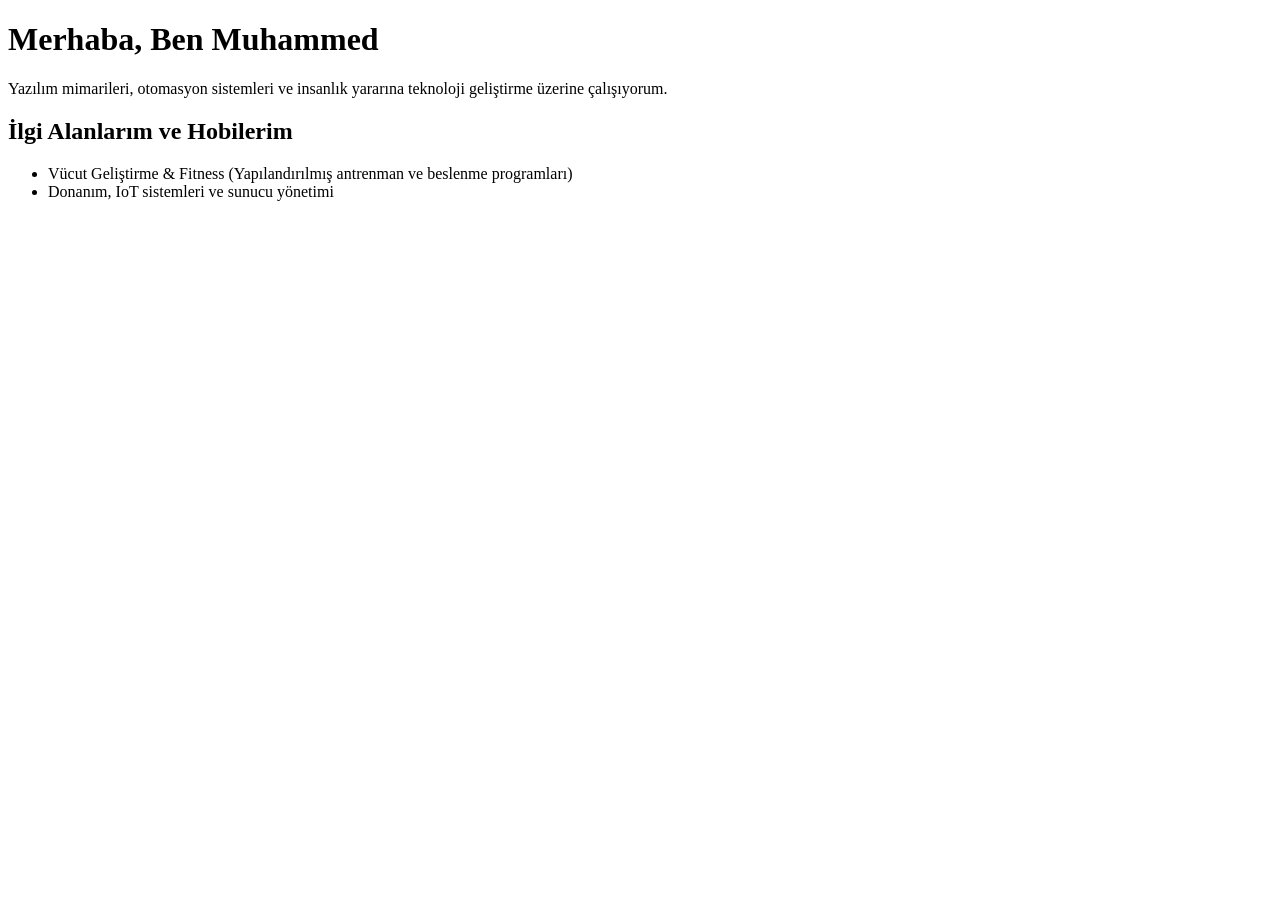
==== index.html @ 90a43ade "İlk commit: Hakkında ve CV sayfalarının semantik iskeleti oluşturuldu" ====
<!DOCTYPE html>
<html lang="tr">

<head>
    <meta charset="UTF-8">
    <meta name="viewport" content="width=device-width, initial-scale=1.0">
    <title>Hakkında - Kişisel Web Sitem</title>
</head>

<body>
    <h1>Merhaba, Ben Muhammed</h1>
    <p>Yazılım mimarileri, otomasyon sistemleri ve insanlık yararına teknoloji geliştirme üzerine çalışıyorum.</p>

    <h2>İlgi Alanlarım ve Hobilerim</h2>
    <ul>
        <li>Vücut Geliştirme & Fitness (Yapılandırılmış antrenman ve beslenme programları)</li>
        <li>Donanım, IoT sistemleri ve sunucu yönetimi</li>
    </ul>

</body>

</html>
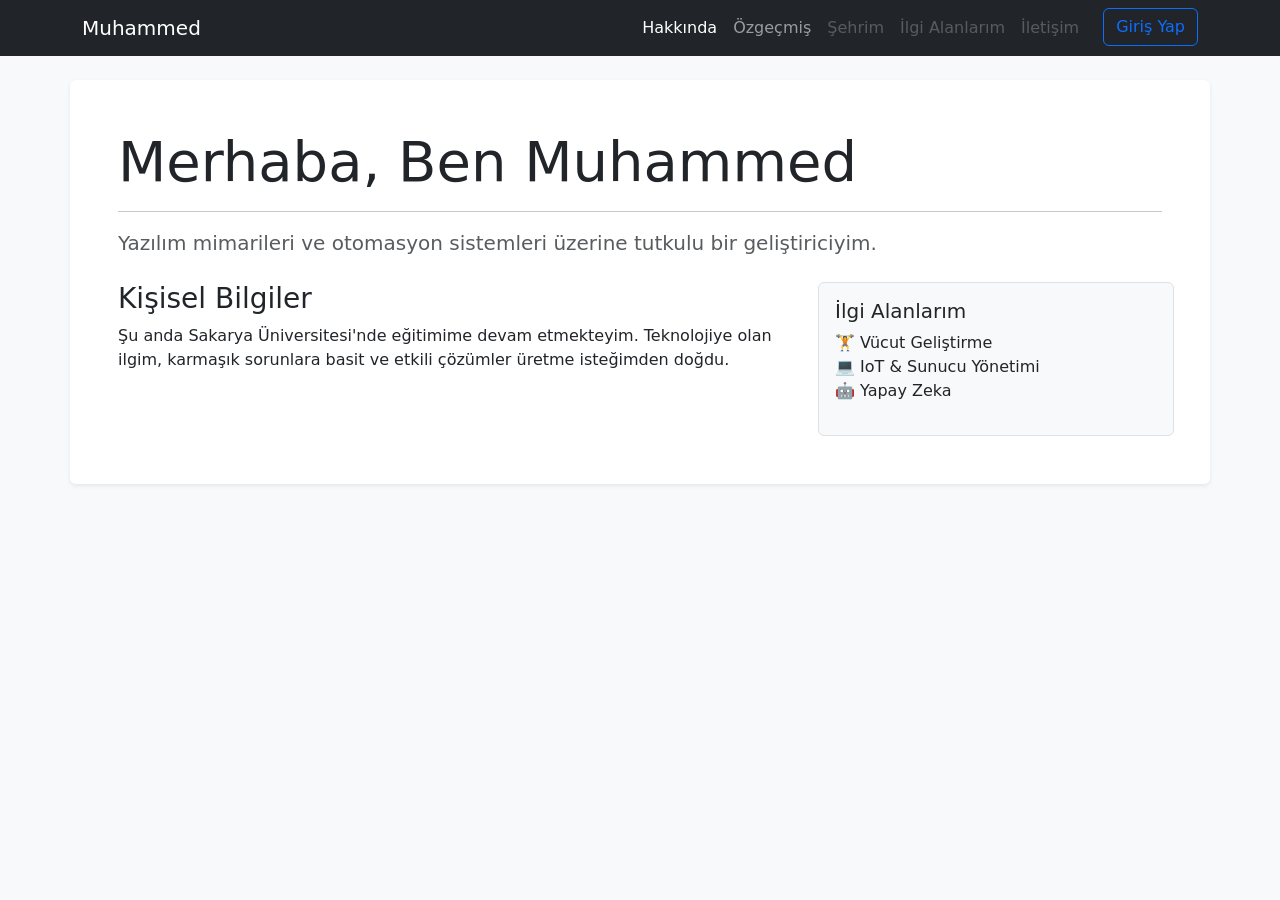
==== commit c6830b0b: "2. Gün: Bootstrap entegrasyonu ve responsive navbar yapısı kuruldu" ====
--- a/index.html
+++ b/index.html
@@ -4,19 +4,54 @@
 <head>
     <meta charset="UTF-8">
     <meta name="viewport" content="width=device-width, initial-scale=1.0">
-    <title>Hakkında - Kişisel Web Sitem</title>
+    <title>Hakkında - Web Teknolojileri Projesi</title>
+    <link href="https://cdn.jsdelivr.net/npm/bootstrap@5.3.0/dist/css/bootstrap.min.css" rel="stylesheet">
 </head>
 
-<body>
-    <h1>Merhaba, Ben Muhammed</h1>
-    <p>Yazılım mimarileri, otomasyon sistemleri ve insanlık yararına teknoloji geliştirme üzerine çalışıyorum.</p>
+<body class="bg-light">
 
-    <h2>İlgi Alanlarım ve Hobilerim</h2>
-    <ul>
-        <li>Vücut Geliştirme & Fitness (Yapılandırılmış antrenman ve beslenme programları)</li>
-        <li>Donanım, IoT sistemleri ve sunucu yönetimi</li>
-    </ul>
+    <nav class="navbar navbar-expand-lg navbar-dark bg-dark mb-4">
+        <div class="container">
+            <a class="navbar-brand" href="index.html">Muhammed</a>
+            <button class="navbar-toggler" type="button" data-bs-toggle="collapse" data-bs-target="#navbarNav">
+                <span class="navbar-toggler-icon"></span>
+            </button>
+            <div class="collapse navbar-collapse" id="navbarNav">
+                <ul class="navbar-nav ms-auto">
+                    <li class="nav-item"><a class="nav-link active" href="index.html">Hakkında</a></li>
+                    <li class="nav-item"><a class="nav-link" href="cv.html">Özgeçmiş</a></li>
+                    <li class="nav-item"><a class="nav-link disabled" href="#">Şehrim</a></li>
+                    <li class="nav-item"><a class="nav-link disabled" href="#">İlgi Alanlarım</a></li>
+                    <li class="nav-item"><a class="nav-link disabled" href="#">İletişim</a></li>
+                    <li class="nav-item"><a class="btn btn-outline-primary ms-lg-3" href="#">Giriş Yap</a></li>
+                </ul>
+            </div>
+        </div>
+    </nav>
 
+    <div class="container bg-white p-5 shadow-sm rounded">
+        <h1 class="display-4">Merhaba, Ben Muhammed</h1>
+        <hr>
+        <p class="lead text-muted">Yazılım mimarileri ve otomasyon sistemleri üzerine tutkulu bir geliştiriciyim.</p>
+
+        <div class="row mt-4">
+            <div class="col-md-8">
+                <h3>Kişisel Bilgiler</h3>
+                <p>Şu anda Sakarya Üniversitesi'nde eğitimime devam etmekteyim. Teknolojiye olan ilgim, karmaşık
+                    sorunlara basit ve etkili çözümler üretme isteğimden doğdu.</p>
+            </div>
+            <div class="col-md-4 bg-light p-3 border rounded">
+                <h5>İlgi Alanlarım</h5>
+                <ul class="list-unstyled">
+                    <li>🏋️ Vücut Geliştirme</li>
+                    <li>💻 IoT & Sunucu Yönetimi</li>
+                    <li>🤖 Yapay Zeka</li>
+                </ul>
+            </div>
+        </div>
+    </div>
+
+    <script src="https://cdn.jsdelivr.net/npm/bootstrap@5.3.0/dist/js/bootstrap.bundle.min.js"></script>
 </body>
 
 </html>
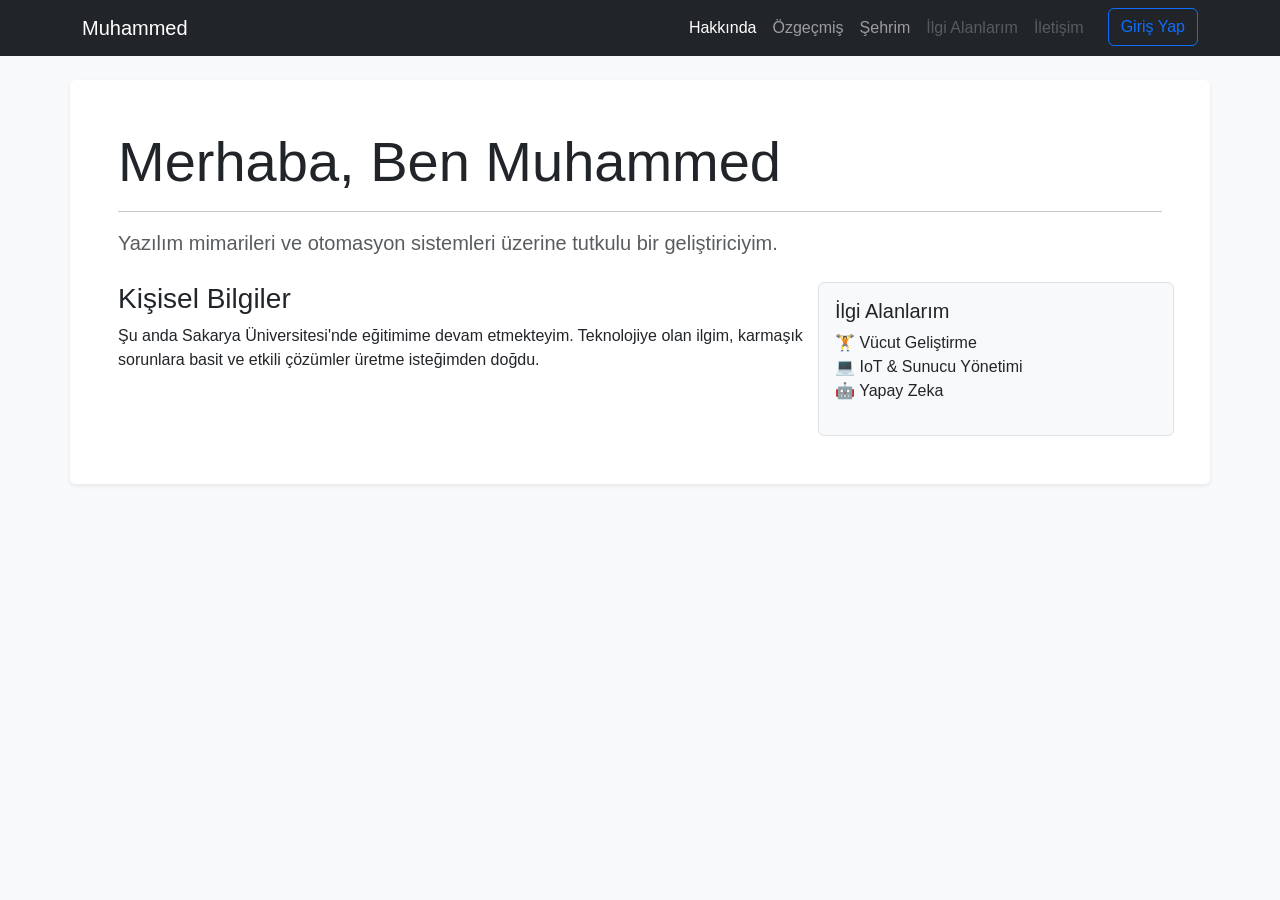
==== commit 49d5250e: "Özgeçmiş projeleri yazılım ve otomasyon odaklı 5 yeni proje ile güncellendi" ====
--- a/index.html
+++ b/index.html
@@ -5,11 +5,15 @@
     <meta charset="UTF-8">
     <meta name="viewport" content="width=device-width, initial-scale=1.0">
     <title>Hakkında - Web Teknolojileri Projesi</title>
+    <!-- Bootstrap CSS CDN -->
     <link href="https://cdn.jsdelivr.net/npm/bootstrap@5.3.0/dist/css/bootstrap.min.css" rel="stylesheet">
+    <!-- Kendi Harici CSS Dosyamız -->
+    <link rel="stylesheet" href="style.css">
 </head>
 
 <body class="bg-light">
 
+    <!-- Navigasyon Menüsü -->
     <nav class="navbar navbar-expand-lg navbar-dark bg-dark mb-4">
         <div class="container">
             <a class="navbar-brand" href="index.html">Muhammed</a>
@@ -20,7 +24,7 @@
                 <ul class="navbar-nav ms-auto">
                     <li class="nav-item"><a class="nav-link active" href="index.html">Hakkında</a></li>
                     <li class="nav-item"><a class="nav-link" href="cv.html">Özgeçmiş</a></li>
-                    <li class="nav-item"><a class="nav-link disabled" href="#">Şehrim</a></li>
+                    <li class="nav-item"><a class="nav-link" href="sehir.html">Şehrim</a></li>
                     <li class="nav-item"><a class="nav-link disabled" href="#">İlgi Alanlarım</a></li>
                     <li class="nav-item"><a class="nav-link disabled" href="#">İletişim</a></li>
                     <li class="nav-item"><a class="btn btn-outline-primary ms-lg-3" href="#">Giriş Yap</a></li>
@@ -51,6 +55,7 @@
         </div>
     </div>
 
+    <!-- Bootstrap JS CDN -->
     <script src="https://cdn.jsdelivr.net/npm/bootstrap@5.3.0/dist/js/bootstrap.bundle.min.js"></script>
 </body>
 
--- a/style.css
+++ b/style.css
@@ -0,0 +1,31 @@
+/* Tüm sayfalar için geçerli olacak genel stil kodları.
+  PDF Kuralı: Tüm stiller harici bir dosyada (.css) tutulmalıdır.
+*/
+
+body {
+    font-family: 'Segoe UI', Tahoma, Geneva, Verdana, sans-serif;
+}
+
+/* Slider (Carousel) içindeki resimlerin aynı boyutta ve düzgün görünmesi için */
+.carousel-item img {
+    height: 500px;
+    object-fit: cover;
+    border-radius: 8px;
+}
+
+/* Mirasımız kartı için özel bir hover (üzerine gelme) efekti */
+.miras-card {
+    transition: transform 0.3s ease;
+    border-left: 5px solid #0d6efd;
+    /* Bootstrap primary rengi */
+}
+
+.miras-card:hover {
+    transform: translateY(-5px);
+    box-shadow: 0 10px 20px rgba(0, 0, 0, 0.1) !important;
+}
+
+/* Navbar linklerine hafif bir geçiş efekti */
+.navbar-nav .nav-link {
+    transition: color 0.3s;
+}
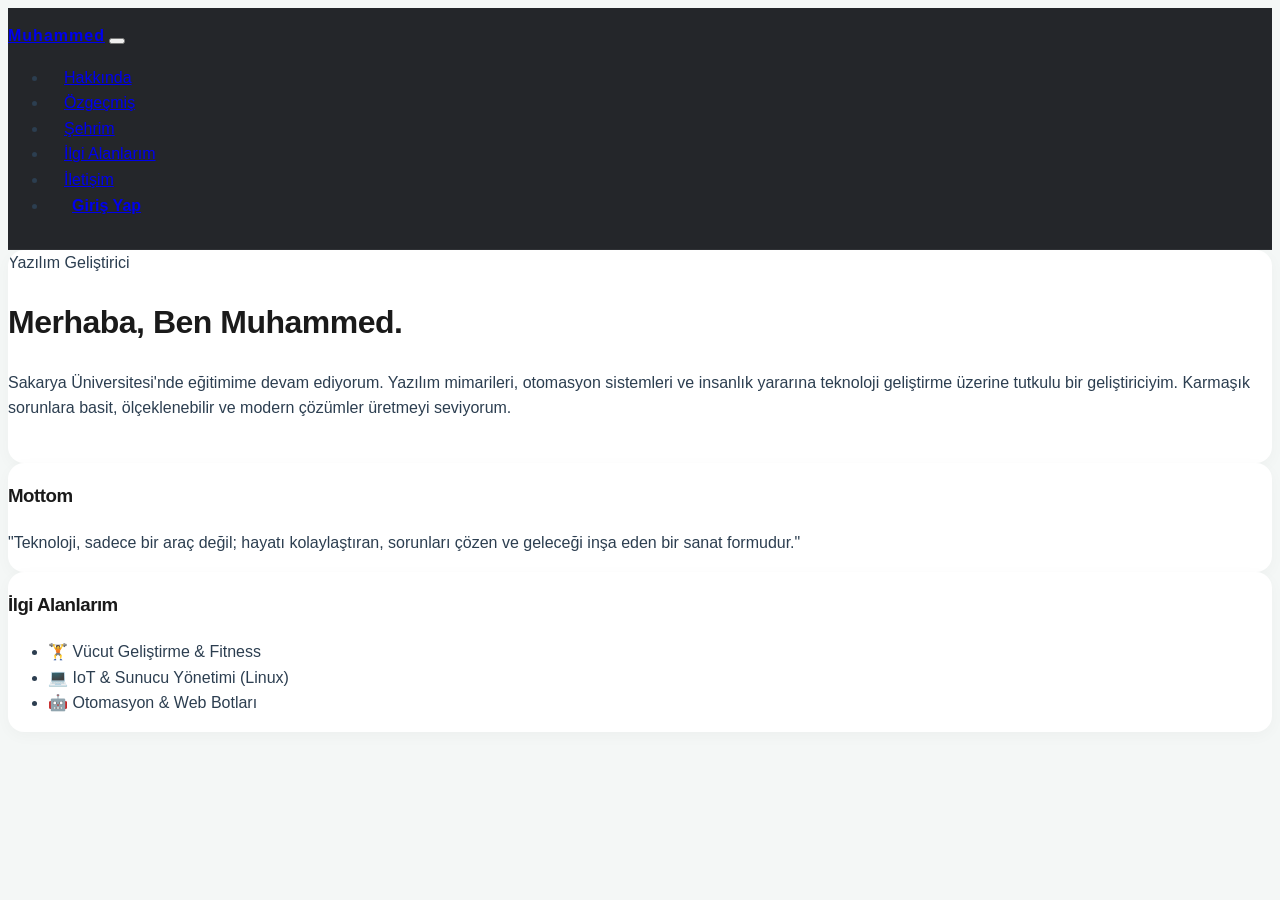
==== commit cdfd3cf9: "4. Gün: Tüm sayfalara Modern UI tasarımı giydirildi, tipografi ve CSS yapılandırmaları iyileştirildi" ====
--- a/index.html
+++ b/index.html
@@ -5,58 +5,82 @@
     <meta charset="UTF-8">
     <meta name="viewport" content="width=device-width, initial-scale=1.0">
     <title>Hakkında - Web Teknolojileri Projesi</title>
-    <!-- Bootstrap CSS CDN -->
-    <link href="https://cdn.jsdelivr.net/npm/bootstrap@5.3.0/dist/css/bootstrap.min.css" rel="stylesheet">
-    <!-- Kendi Harici CSS Dosyamız -->
+    <!-- Bootstrap CSS -->
+    <link
+        href="[https://cdn.jsdelivr.net/npm/bootstrap@5.3.0/dist/css/bootstrap.min.css](https://cdn.jsdelivr.net/npm/bootstrap@5.3.0/dist/css/bootstrap.min.css)"
+        rel="stylesheet">
+    <!-- Harici CSS -->
     <link rel="stylesheet" href="style.css">
 </head>
 
-<body class="bg-light">
+<body>
 
     <!-- Navigasyon Menüsü -->
-    <nav class="navbar navbar-expand-lg navbar-dark bg-dark mb-4">
+    <nav class="navbar navbar-expand-lg navbar-dark custom-navbar sticky-top mb-5">
         <div class="container">
             <a class="navbar-brand" href="index.html">Muhammed</a>
-            <button class="navbar-toggler" type="button" data-bs-toggle="collapse" data-bs-target="#navbarNav">
+            <button class="navbar-toggler border-0" type="button" data-bs-toggle="collapse" data-bs-target="#navbarNav">
                 <span class="navbar-toggler-icon"></span>
             </button>
             <div class="collapse navbar-collapse" id="navbarNav">
-                <ul class="navbar-nav ms-auto">
+                <ul class="navbar-nav ms-auto align-items-center">
                     <li class="nav-item"><a class="nav-link active" href="index.html">Hakkında</a></li>
                     <li class="nav-item"><a class="nav-link" href="cv.html">Özgeçmiş</a></li>
                     <li class="nav-item"><a class="nav-link" href="sehir.html">Şehrim</a></li>
-                    <li class="nav-item"><a class="nav-link disabled" href="#">İlgi Alanlarım</a></li>
+                    <li class="nav-item"><a class="nav-link" href="ilgi-alanlarim.html">İlgi Alanlarım</a></li>
                     <li class="nav-item"><a class="nav-link disabled" href="#">İletişim</a></li>
-                    <li class="nav-item"><a class="btn btn-outline-primary ms-lg-3" href="#">Giriş Yap</a></li>
+                    <li class="nav-item ms-lg-3"><a class="btn btn-outline-light btn-modern btn-sm" href="#">Giriş
+                            Yap</a></li>
                 </ul>
             </div>
         </div>
     </nav>
 
-    <div class="container bg-white p-5 shadow-sm rounded">
-        <h1 class="display-4">Merhaba, Ben Muhammed</h1>
-        <hr>
-        <p class="lead text-muted">Yazılım mimarileri ve otomasyon sistemleri üzerine tutkulu bir geliştiriciyim.</p>
+    <div class="container fade-in">
+        <div class="modern-card p-5 mb-5">
+            <div class="row align-items-center">
+                <div class="col-lg-8">
+                    <span class="badge bg-primary mb-2 px-3 py-2 rounded-pill">Yazılım Geliştirici</span>
+                    <h1 class="display-4 fw-bold text-dark mb-3">Merhaba, Ben Muhammed.</h1>
+                    <p class="lead text-muted mb-4">
+                        Sakarya Üniversitesi'nde eğitimime devam ediyorum. Yazılım mimarileri, otomasyon sistemleri ve
+                        insanlık yararına teknoloji geliştirme üzerine tutkulu bir geliştiriciyim. Karmaşık sorunlara
+                        basit, ölçeklenebilir ve modern çözümler üretmeyi seviyorum.
+                    </p>
+                </div>
+                <div class="col-lg-4 text-center mt-4 mt-lg-0">
+                    <img src="[https://ui-avatars.com/api/?name=Muhammed&background=0d6efd&color=fff&size=200](https://ui-avatars.com/api/?name=Muhammed&background=0d6efd&color=fff&size=200)"
+                        alt="" class="rounded-circle shadow-lg img-fluid border border-4 border-white">
+                </div>
+            </div>
+        </div>
 
-        <div class="row mt-4">
-            <div class="col-md-8">
-                <h3>Kişisel Bilgiler</h3>
-                <p>Şu anda Sakarya Üniversitesi'nde eğitimime devam etmekteyim. Teknolojiye olan ilgim, karmaşık
-                    sorunlara basit ve etkili çözümler üretme isteğimden doğdu.</p>
+        <div class="row">
+            <div class="col-md-6 mb-4">
+                <div class="modern-card p-4 h-100">
+                    <h3 class="h4 border-bottom pb-3 mb-4">Mottom</h3>
+                    <p class="text-secondary fs-5 fst-italic">
+                        "Teknoloji, sadece bir araç değil; hayatı kolaylaştıran, sorunları çözen ve geleceği inşa eden
+                        bir sanat formudur."
+                    </p>
+                </div>
             </div>
-            <div class="col-md-4 bg-light p-3 border rounded">
-                <h5>İlgi Alanlarım</h5>
-                <ul class="list-unstyled">
-                    <li>🏋️ Vücut Geliştirme</li>
-                    <li>💻 IoT & Sunucu Yönetimi</li>
-                    <li>🤖 Yapay Zeka</li>
-                </ul>
+            <div class="col-md-6 mb-4">
+                <div class="modern-card p-4 h-100 bg-primary text-white">
+                    <h3 class="h4 border-bottom border-light pb-3 mb-4 text-white">İlgi Alanlarım</h3>
+                    <ul class="list-unstyled fs-5">
+                        <li class="mb-2">🏋️ Vücut Geliştirme & Fitness</li>
+                        <li class="mb-2">💻 IoT & Sunucu Yönetimi (Linux)</li>
+                        <li class="mb-2">🤖 Otomasyon & Web Botları</li>
+                    </ul>
+                </div>
             </div>
         </div>
     </div>
 
-    <!-- Bootstrap JS CDN -->
-    <script src="https://cdn.jsdelivr.net/npm/bootstrap@5.3.0/dist/js/bootstrap.bundle.min.js"></script>
+    <!-- Bootstrap JS -->
+    <script
+        src="[https://cdn.jsdelivr.net/npm/bootstrap@5.3.0/dist/js/bootstrap.bundle.min.js](https://cdn.jsdelivr.net/npm/bootstrap@5.3.0/dist/js/bootstrap.bundle.min.js)"></script>
 </body>
 
 </html>
--- a/style.css
+++ b/style.css
@@ -1,31 +1,125 @@
-/* Tüm sayfalar için geçerli olacak genel stil kodları.
-  PDF Kuralı: Tüm stiller harici bir dosyada (.css) tutulmalıdır.
+/* Modern UI Tasarım Sistemi 
+  Tüm sayfalar için geçerli harici stil dosyası 
 */
 
+/* Google Fonts - Inter */
+@import url('[https://fonts.googleapis.com/css2?family=Inter:wght@300;400;500;600;700&display=swap](https://fonts.googleapis.com/css2?family=Inter:wght@300;400;500;600;700&display=swap)');
+
 body {
-    font-family: 'Segoe UI', Tahoma, Geneva, Verdana, sans-serif;
+    font-family: 'Inter', sans-serif;
+    background-color: #f4f7f6;
+    /* Çok hafif, modern bir gri/mavi arkaplan */
+    color: #2c3e50;
+    line-height: 1.6;
 }
 
-/* Slider (Carousel) içindeki resimlerin aynı boyutta ve düzgün görünmesi için */
-.carousel-item img {
-    height: 500px;
-    object-fit: cover;
+/* Başlıkların daha tok durması için */
+h1,
+h2,
+h3,
+h4,
+h5,
+h6 {
+    font-weight: 700;
+    color: #1a1a1a;
+    letter-spacing: -0.5px;
+}
+
+/* --- Navbar (Buzlu Cam Efekti) --- */
+.custom-navbar {
+    background: rgba(25, 27, 31, 0.95) !important;
+    backdrop-filter: blur(10px);
+    border-bottom: 1px solid rgba(255, 255, 255, 0.05);
+    padding: 15px 0;
+}
+
+.custom-navbar .navbar-brand {
+    font-weight: 700;
+    letter-spacing: 1px;
+}
+
+.custom-navbar .nav-link {
+    font-weight: 500;
+    transition: all 0.3s ease;
+    padding: 8px 16px !important;
     border-radius: 8px;
 }
 
-/* Mirasımız kartı için özel bir hover (üzerine gelme) efekti */
-.miras-card {
-    transition: transform 0.3s ease;
-    border-left: 5px solid #0d6efd;
-    /* Bootstrap primary rengi */
+.custom-navbar .nav-link:hover {
+    background-color: rgba(255, 255, 255, 0.1);
+    color: #fff !important;
 }
 
-.miras-card:hover {
-    transform: translateY(-5px);
-    box-shadow: 0 10px 20px rgba(0, 0, 0, 0.1) !important;
+/* --- Modern Kart Tasarımı --- */
+.modern-card {
+    background: #ffffff;
+    border: none;
+    border-radius: 16px;
+    /* Daha oval köşeler */
+    transition: all 0.4s cubic-bezier(0.175, 0.885, 0.32, 1.275);
+    box-shadow: 0 4px 15px rgba(0, 0, 0, 0.03);
+    overflow: hidden;
 }
 
-/* Navbar linklerine hafif bir geçiş efekti */
-.navbar-nav .nav-link {
-    transition: color 0.3s;
+.modern-card:hover {
+    transform: translateY(-8px);
+    box-shadow: 0 15px 30px rgba(0, 0, 0, 0.08);
+}
+
+.card-header-custom {
+    background: linear-gradient(135deg, #f8f9fa 0%, #e9ecef 100%);
+    border-bottom: none;
+    padding: 20px;
+}
+
+/* --- Slider (Carousel) İyileştirmeleri --- */
+#sehirSlider {
+    border-radius: 16px;
+    overflow: hidden;
+    box-shadow: 0 10px 30px rgba(0, 0, 0, 0.1);
+}
+
+.carousel-item img {
+    height: 550px;
+    object-fit: cover;
+}
+
+.carousel-caption {
+    background: linear-gradient(to top, rgba(0, 0, 0, 0.9), transparent);
+    bottom: 0;
+    left: 0;
+    right: 0;
+    padding-bottom: 30px;
+    border-radius: 0;
+}
+
+/* --- Buton İyileştirmeleri --- */
+.btn-modern {
+    border-radius: 8px;
+    font-weight: 600;
+    padding: 10px 24px;
+    transition: all 0.3s ease;
+}
+
+/* --- Sayfa Yüklenme Animasyonu --- */
+.fade-in {
+    animation: fadeIn 0.8s ease-in-out;
+}
+
+@keyframes fadeIn {
+    from {
+        opacity: 0;
+        transform: translateY(15px);
+    }
+
+    to {
+        opacity: 1;
+        transform: translateY(0);
+    }
+}
+
+/* API Sayfası Yükleniyor İkonu */
+.spinner-border {
+    width: 3rem;
+    height: 3rem;
 }
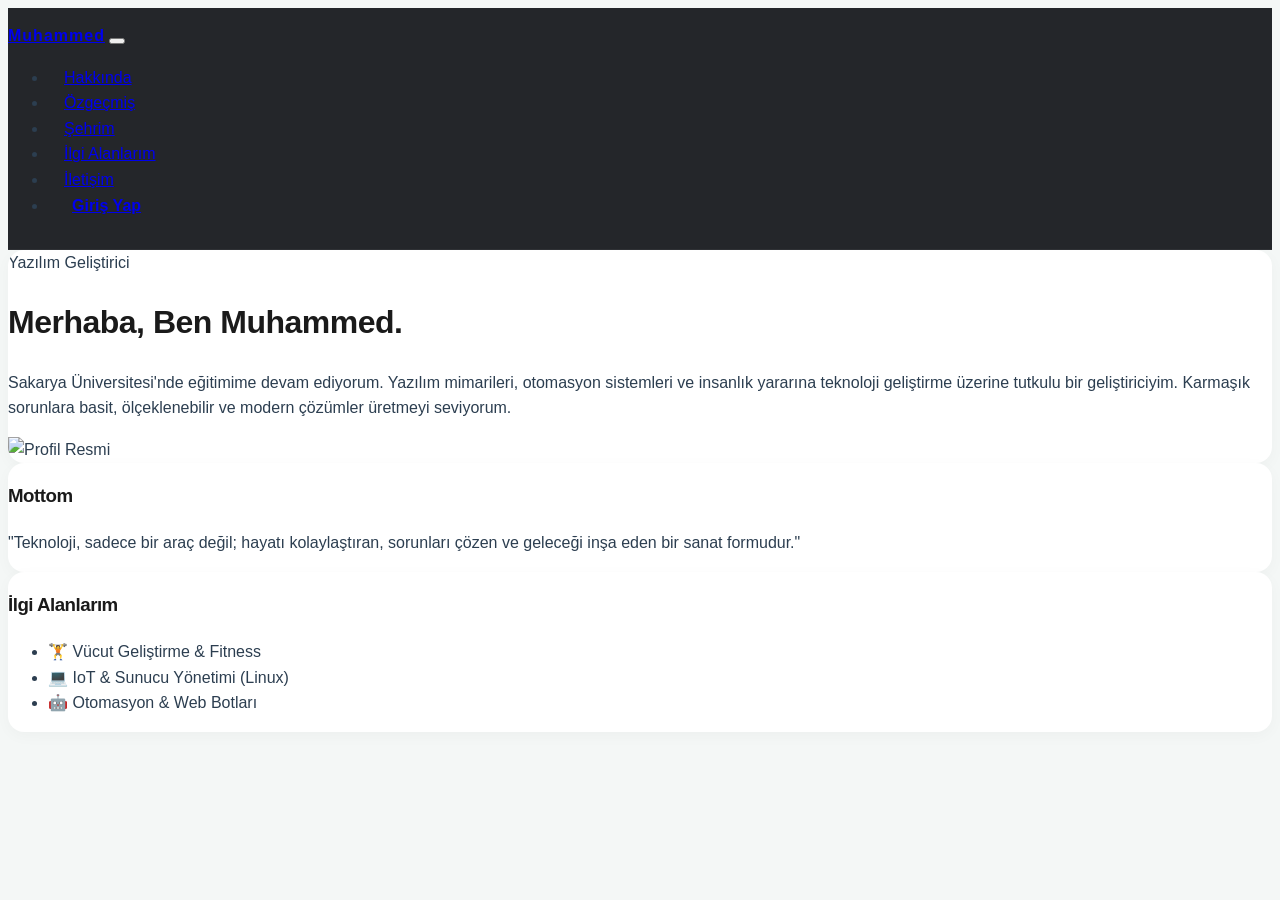
==== commit b5be73f7: "5. Gün: İletişim sayfası oluşturuldu, tüm form elemanları ve Vue.js + Native JS validasyonları (çift" ====
--- a/index.html
+++ b/index.html
@@ -28,7 +28,7 @@
                     <li class="nav-item"><a class="nav-link" href="cv.html">Özgeçmiş</a></li>
                     <li class="nav-item"><a class="nav-link" href="sehir.html">Şehrim</a></li>
                     <li class="nav-item"><a class="nav-link" href="ilgi-alanlarim.html">İlgi Alanlarım</a></li>
-                    <li class="nav-item"><a class="nav-link disabled" href="#">İletişim</a></li>
+                    <li class="nav-item"><a class="nav-link" href="iletisim.html">İletişim</a></li>
                     <li class="nav-item ms-lg-3"><a class="btn btn-outline-light btn-modern btn-sm" href="#">Giriş
                             Yap</a></li>
                 </ul>
@@ -50,7 +50,7 @@
                 </div>
                 <div class="col-lg-4 text-center mt-4 mt-lg-0">
                     <img src="[https://ui-avatars.com/api/?name=Muhammed&background=0d6efd&color=fff&size=200](https://ui-avatars.com/api/?name=Muhammed&background=0d6efd&color=fff&size=200)"
-                        alt="" class="rounded-circle shadow-lg img-fluid border border-4 border-white">
+                        alt="Profil Resmi" class="rounded-circle shadow-lg img-fluid border border-4 border-white">
                 </div>
             </div>
         </div>
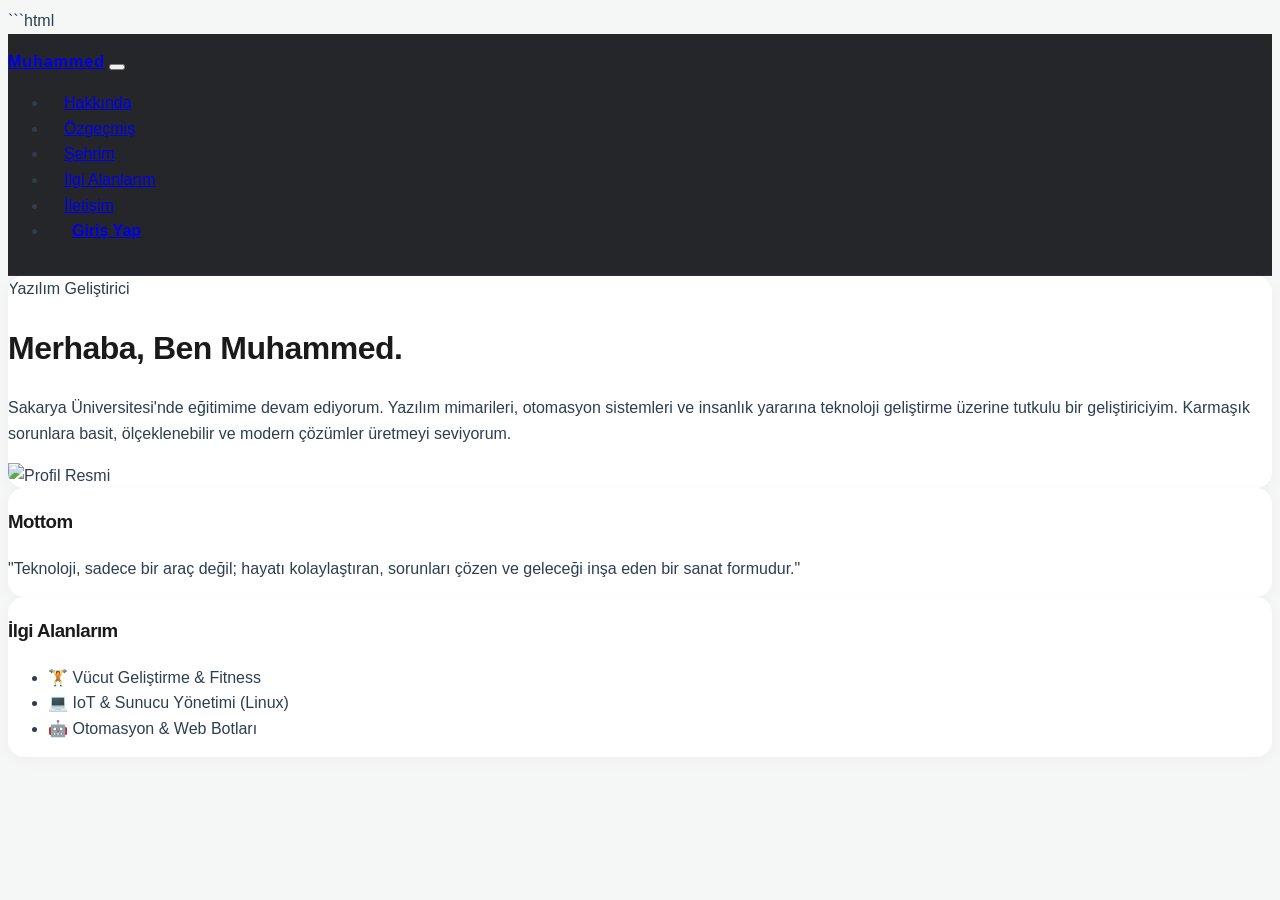
==== commit 0e738714: "6. Gün: Form işleme (islem.php) ve Login doğrulama sistemi (giris.php) eklendi." ====
--- a/index.html
+++ b/index.html
@@ -1,3 +1,4 @@
+```html
 <!DOCTYPE html>
 <html lang="tr">
 
@@ -5,17 +6,13 @@
     <meta charset="UTF-8">
     <meta name="viewport" content="width=device-width, initial-scale=1.0">
     <title>Hakkında - Web Teknolojileri Projesi</title>
-    <!-- Bootstrap CSS -->
     <link
         href="[https://cdn.jsdelivr.net/npm/bootstrap@5.3.0/dist/css/bootstrap.min.css](https://cdn.jsdelivr.net/npm/bootstrap@5.3.0/dist/css/bootstrap.min.css)"
         rel="stylesheet">
-    <!-- Harici CSS -->
     <link rel="stylesheet" href="style.css">
 </head>
 
 <body>
-
-    <!-- Navigasyon Menüsü -->
     <nav class="navbar navbar-expand-lg navbar-dark custom-navbar sticky-top mb-5">
         <div class="container">
             <a class="navbar-brand" href="index.html">Muhammed</a>
@@ -29,8 +26,9 @@
                     <li class="nav-item"><a class="nav-link" href="sehir.html">Şehrim</a></li>
                     <li class="nav-item"><a class="nav-link" href="ilgi-alanlarim.html">İlgi Alanlarım</a></li>
                     <li class="nav-item"><a class="nav-link" href="iletisim.html">İletişim</a></li>
-                    <li class="nav-item ms-lg-3"><a class="btn btn-outline-light btn-modern btn-sm" href="#">Giriş
-                            Yap</a></li>
+                    <!-- GİRİŞ YAP LİNKİ GÜNCELLENDİ -->
+                    <li class="nav-item ms-lg-3"><a class="btn btn-outline-light btn-modern btn-sm"
+                            href="login.html">Giriş Yap</a></li>
                 </ul>
             </div>
         </div>
@@ -77,8 +75,6 @@
             </div>
         </div>
     </div>
-
-    <!-- Bootstrap JS -->
     <script
         src="[https://cdn.jsdelivr.net/npm/bootstrap@5.3.0/dist/js/bootstrap.bundle.min.js](https://cdn.jsdelivr.net/npm/bootstrap@5.3.0/dist/js/bootstrap.bundle.min.js)"></script>
 </body>
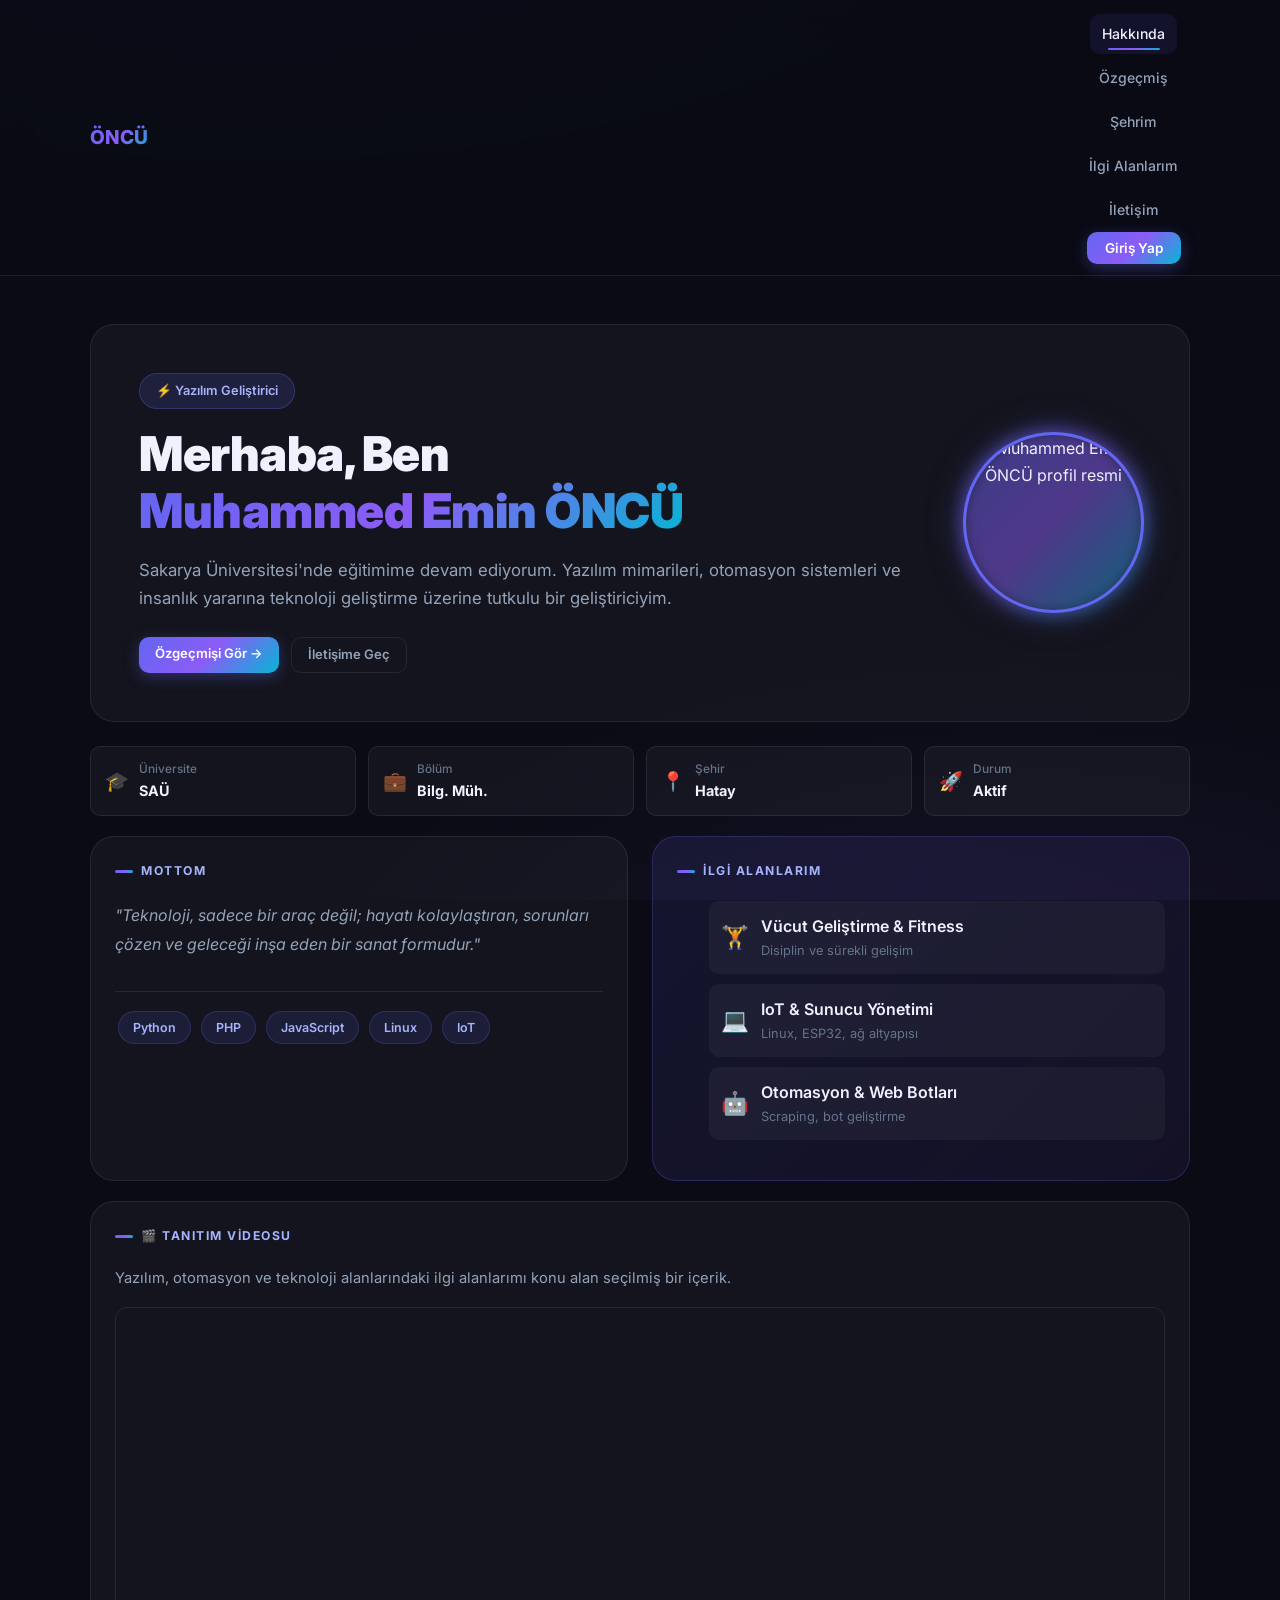
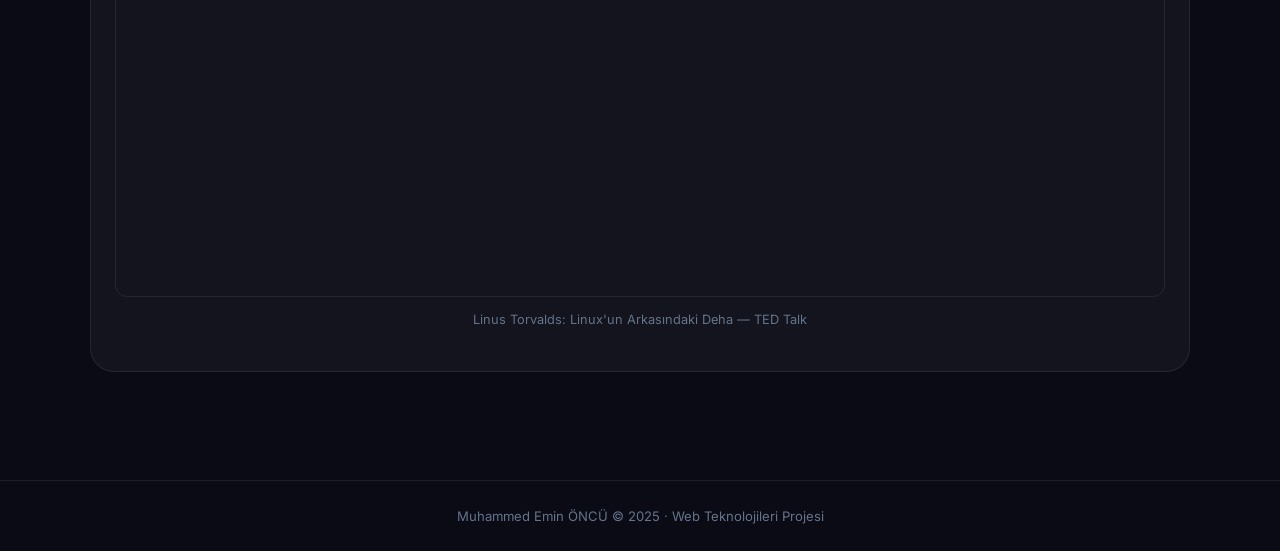
==== commit b1053308: "9. Gün: Video eklendi, Vue.js doğrulama entegre edildi, Login JS validasyonu ve LF/CRLF formatlamala" ====
--- a/index.html
+++ b/index.html
@@ -1,82 +1,173 @@
-```html
 <!DOCTYPE html>
 <html lang="tr">
 
 <head>
     <meta charset="UTF-8">
     <meta name="viewport" content="width=device-width, initial-scale=1.0">
-    <title>Hakkında - Web Teknolojileri Projesi</title>
-    <link
-        href="[https://cdn.jsdelivr.net/npm/bootstrap@5.3.0/dist/css/bootstrap.min.css](https://cdn.jsdelivr.net/npm/bootstrap@5.3.0/dist/css/bootstrap.min.css)"
-        rel="stylesheet">
+    <title>Ana Sayfa | Muhammed Emin ÖNCÜ</title>
+    <!-- Bootstrap CSS (Ödev Şartı) -->
+    <link href="https://cdn.jsdelivr.net/npm/bootstrap@5.3.0/dist/css/bootstrap.min.css" rel="stylesheet">
+    <!-- Özel Tasarımımız -->
     <link rel="stylesheet" href="style.css">
 </head>
 
 <body>
-    <nav class="navbar navbar-expand-lg navbar-dark custom-navbar sticky-top mb-5">
+
+    <nav class="custom-navbar" id="mainNav">
         <div class="container">
-            <a class="navbar-brand" href="index.html">Muhammed</a>
-            <button class="navbar-toggler border-0" type="button" data-bs-toggle="collapse" data-bs-target="#navbarNav">
-                <span class="navbar-toggler-icon"></span>
-            </button>
-            <div class="collapse navbar-collapse" id="navbarNav">
-                <ul class="navbar-nav ms-auto align-items-center">
-                    <li class="nav-item"><a class="nav-link active" href="index.html">Hakkında</a></li>
-                    <li class="nav-item"><a class="nav-link" href="cv.html">Özgeçmiş</a></li>
-                    <li class="nav-item"><a class="nav-link" href="sehir.html">Şehrim</a></li>
-                    <li class="nav-item"><a class="nav-link" href="ilgi-alanlarim.html">İlgi Alanlarım</a></li>
-                    <li class="nav-item"><a class="nav-link" href="iletisim.html">İletişim</a></li>
-                    <!-- GİRİŞ YAP LİNKİ GÜNCELLENDİ -->
-                    <li class="nav-item ms-lg-3"><a class="btn btn-outline-light btn-modern btn-sm"
-                            href="login.html">Giriş Yap</a></li>
+            <div class="navbar-inner">
+                <a class="navbar-brand" href="index.html">ÖNCÜ</a>
+                <button class="navbar-toggler" id="toggler" aria-label="Menüyü aç/kapat">
+                    <span></span><span></span><span></span>
+                </button>
+                <ul class="navbar-nav" id="navMenu">
+                    <li><a class="nav-link active" href="index.html">Hakkında</a></li>
+                    <li><a class="nav-link" href="cv.html">Özgeçmiş</a></li>
+                    <li><a class="nav-link" href="sehrim.html">Şehrim</a></li>
+                    <li><a class="nav-link" href="ilgi-alanlarim.html">İlgi Alanlarım</a></li>
+                    <li><a class="nav-link" href="iletisim.html">İletişim</a></li>
+                    <li><a class="btn-nav-login" href="login.html">Giriş Yap</a></li>
                 </ul>
             </div>
         </div>
     </nav>
 
-    <div class="container fade-in">
-        <div class="modern-card p-5 mb-5">
-            <div class="row align-items-center">
-                <div class="col-lg-8">
-                    <span class="badge bg-primary mb-2 px-3 py-2 rounded-pill">Yazılım Geliştirici</span>
-                    <h1 class="display-4 fw-bold text-dark mb-3">Merhaba, Ben Muhammed.</h1>
-                    <p class="lead text-muted mb-4">
-                        Sakarya Üniversitesi'nde eğitimime devam ediyorum. Yazılım mimarileri, otomasyon sistemleri ve
-                        insanlık yararına teknoloji geliştirme üzerine tutkulu bir geliştiriciyim. Karmaşık sorunlara
-                        basit, ölçeklenebilir ve modern çözümler üretmeyi seviyorum.
+    <main class="container fade-in" style="padding-top: 48px; padding-bottom: 48px;">
+
+        <!-- Hero -->
+        <section class="modern-card p-5 mb-4" style="margin-bottom: 20px;">
+            <div style="display: flex; align-items: center; gap: 40px; flex-wrap: wrap;">
+                <div style="flex: 1; min-width: 260px;">
+                    <span class="badge-accent" style="margin-bottom: 16px; display: inline-block;">⚡ Yazılım
+                        Geliştirici</span>
+                    <h1 style="font-size: clamp(2rem, 5vw, 3rem); font-weight: 900; margin-bottom: 16px;">
+                        Merhaba, Ben<br>
+                        <span class="gradient-text">Muhammed Emin ÖNCÜ</span>
+                    </h1>
+                    <p style="font-size: 1.05rem; margin-bottom: 24px;">
+                        Sakarya Üniversitesi'nde eğitimime devam ediyorum. Yazılım mimarileri,
+                        otomasyon sistemleri ve insanlık yararına teknoloji geliştirme üzerine
+                        tutkulu bir geliştiriciyim.
                     </p>
+                    <div style="display: flex; gap: 12px; flex-wrap: wrap;">
+                        <a href="cv.html" class="btn btn-primary btn-sm">Özgeçmişi Gör →</a>
+                        <a href="iletisim.html" class="btn btn-outline btn-sm">İletişime Geç</a>
+                    </div>
                 </div>
-                <div class="col-lg-4 text-center mt-4 mt-lg-0">
-                    <img src="[https://ui-avatars.com/api/?name=Muhammed&background=0d6efd&color=fff&size=200](https://ui-avatars.com/api/?name=Muhammed&background=0d6efd&color=fff&size=200)"
-                        alt="Profil Resmi" class="rounded-circle shadow-lg img-fluid border border-4 border-white">
+                <div style="text-align: center; flex-shrink: 0;">
+                    <div class="avatar-wrapper">
+                        <img src="https://ui-avatars.com/api/?name=M+E&background=6366f1&color=fff&size=200&bold=true"
+                            alt="Muhammed Emin ÖNCÜ profil resmi">
+                    </div>
                 </div>
+            </div>
+        </section>
+
+        <!-- Stat Chips -->
+        <div class="stat-grid" style="margin-bottom: 20px;">
+            <div class="stat-chip">
+                <span class="icon">🎓</span>
+                <div><span class="label">Üniversite</span><span class="value">SAÜ</span></div>
+            </div>
+            <div class="stat-chip">
+                <span class="icon">💼</span>
+                <div><span class="label">Bölüm</span><span class="value">Bilg. Müh.</span></div>
+            </div>
+            <div class="stat-chip">
+                <span class="icon">📍</span>
+                <div><span class="label">Şehir</span><span class="value">Hatay</span></div>
+            </div>
+            <div class="stat-chip">
+                <span class="icon">🚀</span>
+                <div><span class="label">Durum</span><span class="value">Aktif</span></div>
             </div>
         </div>
 
-        <div class="row">
-            <div class="col-md-6 mb-4">
-                <div class="modern-card p-4 h-100">
-                    <h3 class="h4 border-bottom pb-3 mb-4">Mottom</h3>
-                    <p class="text-secondary fs-5 fst-italic">
-                        "Teknoloji, sadece bir araç değil; hayatı kolaylaştıran, sorunları çözen ve geleceği inşa eden
-                        bir sanat formudur."
-                    </p>
+        <!-- Motto & İlgi Alanları -->
+    <div class="row g-4">
+        <div class="col-lg-6">
+            <article class="modern-card p-4 h-100">
+                <div class="section-title">Mottom</div>
+                <p class="fst-italic" style="font-size: 1rem; line-height: 1.8;">
+                    "Teknoloji, sadece bir araç değil; hayatı kolaylaştıran, sorunları çözen
+                    ve geleceği inşa eden bir sanat formudur."
+                </p>
+                <div style="margin-top: 16px; padding-top: 16px; border-top: 1px solid var(--border);">
+                    <span class="skill-tag">Python</span>
+                    <span class="skill-tag">PHP</span>
+                    <span class="skill-tag">JavaScript</span>
+                    <span class="skill-tag">Linux</span>
+                    <span class="skill-tag">IoT</span>
                 </div>
-            </div>
-            <div class="col-md-6 mb-4">
-                <div class="modern-card p-4 h-100 bg-primary text-white">
-                    <h3 class="h4 border-bottom border-light pb-3 mb-4 text-white">İlgi Alanlarım</h3>
-                    <ul class="list-unstyled fs-5">
-                        <li class="mb-2">🏋️ Vücut Geliştirme & Fitness</li>
-                        <li class="mb-2">💻 IoT & Sunucu Yönetimi (Linux)</li>
-                        <li class="mb-2">🤖 Otomasyon & Web Botları</li>
-                    </ul>
-                </div>
-            </div>
+            </article>
+        </div>
+
+        <div class="col-lg-6">
+            <article class="modern-card p-4 h-100" style="background: linear-gradient(135deg,rgba(99,102,241,0.12),rgba(139,92,246,0.08)); border-color: rgba(99,102,241,0.25);">
+                <div class="section-title">İlgi Alanlarım</div>
+                <ul style="display: flex; flex-direction: column; gap: 10px;">
+                    <li
+                        style="display: flex; align-items: center; gap: 12px; padding: 12px; background: rgba(255,255,255,0.04); border-radius: 10px;">
+                        <span style="font-size: 1.4rem;">🏋️</span>
+                        <div>
+                            <div style="font-weight: 600;">Vücut Geliştirme &amp; Fitness</div>
+                            <div style="font-size: 0.8rem; color: var(--text-3);">Disiplin ve sürekli gelişim</div>
+                        </div>
+                    </li>
+                    <li
+                        style="display: flex; align-items: center; gap: 12px; padding: 12px; background: rgba(255,255,255,0.04); border-radius: 10px;">
+                        <span style="font-size: 1.4rem;">💻</span>
+                        <div>
+                            <div style="font-weight: 600;">IoT &amp; Sunucu Yönetimi</div>
+                            <div style="font-size: 0.8rem; color: var(--text-3);">Linux, ESP32, ağ altyapısı</div>
+                        </div>
+                    </li>
+                    <li
+                        style="display: flex; align-items: center; gap: 12px; padding: 12px; background: rgba(255,255,255,0.04); border-radius: 10px;">
+                        <span style="font-size: 1.4rem;">🤖</span>
+                        <div>
+                            <div style="font-weight: 600;">Otomasyon &amp; Web Botları</div>
+                            <div style="font-size: 0.8rem; color: var(--text-3);">Scraping, bot geliştirme</div>
+                        </div>
+                    </li>
+                </ul>
+                </article>
         </div>
     </div>
-    <script
-        src="[https://cdn.jsdelivr.net/npm/bootstrap@5.3.0/dist/js/bootstrap.bundle.min.js](https://cdn.jsdelivr.net/npm/bootstrap@5.3.0/dist/js/bootstrap.bundle.min.js)"></script>
+
+        <!-- Tanıtım Videosu — Şartname: medya öğeleri (resim, video) -->
+        <section class="modern-card p-4" style="margin-top: 20px;">
+            <div class="section-title">🎬 Tanıtım Videosu</div>
+            <p style="margin-bottom: 16px; font-size: 0.92rem;">Yazılım, otomasyon ve teknoloji alanlarındaki ilgi alanlarımı konu alan seçilmiş bir içerik.</p>
+            <div style="position: relative; width: 100%; aspect-ratio: 16/9; border-radius: 12px; overflow: hidden; border: 1px solid var(--border);">
+                <iframe
+                    src="https://www.youtube.com/embed/ua-CiDNNj30"
+                    title="Linus Torvalds: The Mind Behind Linux | TED"
+                    style="position: absolute; inset: 0; width: 100%; height: 100%; border: none;"
+                    allow="accelerometer; autoplay; clipboard-write; encrypted-media; gyroscope; picture-in-picture"
+                    allowfullscreen>
+                </iframe>
+            </div>
+            <p style="margin-top: 12px; font-size: 0.8rem; color: var(--text-3); text-align: center;">Linus Torvalds: Linux'un Arkasındaki Deha — TED Talk</p>
+        </section>
+
+    </main>
+
+    <footer class="site-footer">
+        <div class="container">Muhammed Emin ÖNCÜ &copy; 2025 · Web Teknolojileri Projesi</div>
+    </footer>
+
+    <script>
+        // Navbar scroll efekti
+        window.addEventListener('scroll', function () {
+            document.getElementById('mainNav').classList.toggle('scrolled', window.scrollY > 20);
+        });
+        // Hamburger menü
+        document.getElementById('toggler').addEventListener('click', function () {
+            this.classList.toggle('open');
+            document.getElementById('navMenu').classList.toggle('open');
+        });
+    </script>
 </body>
 
 </html>
--- a/style.css
+++ b/style.css
@@ -1,125 +1,395 @@
-/* Modern UI Tasarım Sistemi 
-  Tüm sayfalar için geçerli harici stil dosyası 
-*/
-
-/* Google Fonts - Inter */
-@import url('[https://fonts.googleapis.com/css2?family=Inter:wght@300;400;500;600;700&display=swap](https://fonts.googleapis.com/css2?family=Inter:wght@300;400;500;600;700&display=swap)');
-
+/* ============================================
+   VANILLA CSS DESIGN SYSTEM
+   Web Teknolojileri — Muhammed Emin ÖNCÜ
+   Teknolojiler: HTML5, CSS3, JavaScript, PHP
+   ============================================ */
+
+@import url('https://fonts.googleapis.com/css2?family=Inter:wght@300;400;500;600;700;800;900&display=swap');
+
+/* --- Değişkenler --- */
+:root {
+    --bg:          #0a0b14;
+    --bg-card:     rgba(255,255,255,0.04);
+    --accent:      #6366f1;
+    --accent-2:    #8b5cf6;
+    --accent-glow: rgba(99,102,241,0.35);
+    --text:        #f0f0ff;
+    --text-2:      #94a3b8;
+    --text-3:      #64748b;
+    --border:      rgba(255,255,255,0.08);
+    --border-a:    rgba(99,102,241,0.4);
+    --grad:        linear-gradient(135deg,#6366f1,#8b5cf6,#06b6d4);
+    --r-sm:  10px;
+    --r-md:  16px;
+    --r-lg:  24px;
+    --ease:  all 0.3s cubic-bezier(0.4,0,0.2,1);
+    --shadow: 0 8px 40px rgba(0,0,0,0.4);
+}
+
+/* --- Reset --- */
+*, *::before, *::after { box-sizing: border-box; margin: 0; padding: 0; }
+html { scroll-behavior: smooth; }
+img  { max-width: 100%; display: block; }
+a    { text-decoration: none; color: inherit; }
+ul   { list-style: none; }
+button, input, textarea, select { font-family: inherit; font-size: inherit; cursor: pointer; }
+
+/* --- Base --- */
 body {
     font-family: 'Inter', sans-serif;
-    background-color: #f4f7f6;
-    /* Çok hafif, modern bir gri/mavi arkaplan */
-    color: #2c3e50;
-    line-height: 1.6;
-}
-
-/* Başlıkların daha tok durması için */
-h1,
-h2,
-h3,
-h4,
-h5,
-h6 {
-    font-weight: 700;
-    color: #1a1a1a;
-    letter-spacing: -0.5px;
-}
-
-/* --- Navbar (Buzlu Cam Efekti) --- */
+    background: var(--bg);
+    color: var(--text);
+    line-height: 1.7;
+    min-height: 100vh;
+    background-image:
+        radial-gradient(ellipse 80% 50% at 20% -20%, rgba(99,102,241,0.12), transparent),
+        radial-gradient(ellipse 60% 40% at 80% 110%, rgba(139,92,246,0.08), transparent);
+    background-attachment: fixed;
+}
+h1,h2,h3,h4,h5,h6 { font-weight: 700; letter-spacing: -0.5px; line-height: 1.2; }
+p { color: var(--text-2); }
+
+/* --- Container --- */
+.container { width: 100%; max-width: 1140px; margin: 0 auto; padding: 0 20px; }
+
+/* --- Gradient Text --- */
+.gradient-text {
+    background: var(--grad);
+    -webkit-background-clip: text;
+    -webkit-text-fill-color: transparent;
+    background-clip: text;
+}
+
+/* ==============================
+   NAVBAR
+   ============================== */
 .custom-navbar {
-    background: rgba(25, 27, 31, 0.95) !important;
-    backdrop-filter: blur(10px);
-    border-bottom: 1px solid rgba(255, 255, 255, 0.05);
-    padding: 15px 0;
-}
-
-.custom-navbar .navbar-brand {
-    font-weight: 700;
-    letter-spacing: 1px;
-}
-
-.custom-navbar .nav-link {
-    font-weight: 500;
-    transition: all 0.3s ease;
-    padding: 8px 16px !important;
-    border-radius: 8px;
-}
-
-.custom-navbar .nav-link:hover {
-    background-color: rgba(255, 255, 255, 0.1);
-    color: #fff !important;
-}
-
-/* --- Modern Kart Tasarımı --- */
+    position: sticky; top: 0; z-index: 1000;
+    background: rgba(10,11,20,0.85);
+    backdrop-filter: blur(20px);
+    border-bottom: 1px solid var(--border);
+    padding: 14px 0;
+    transition: var(--ease);
+}
+.custom-navbar.scrolled { background: rgba(10,11,20,0.97); box-shadow: 0 4px 30px rgba(0,0,0,0.5); }
+
+.navbar-inner {
+    display: flex; align-items: center;
+    justify-content: space-between; gap: 16px; flex-wrap: wrap;
+}
+.navbar-brand {
+    font-size: 1.2rem; font-weight: 800;
+    background: var(--grad); -webkit-background-clip: text;
+    -webkit-text-fill-color: transparent; background-clip: text;
+}
+
+/* Hamburger */
+.navbar-toggler {
+    display: none; flex-direction: column; gap: 5px;
+    background: none; border: none; padding: 6px;
+}
+.navbar-toggler span {
+    display: block; width: 24px; height: 2px;
+    background: var(--text-2); border-radius: 2px; transition: var(--ease);
+}
+.navbar-toggler.open span:nth-child(1) { transform: translateY(7px) rotate(45deg); }
+.navbar-toggler.open span:nth-child(2) { opacity: 0; }
+.navbar-toggler.open span:nth-child(3) { transform: translateY(-7px) rotate(-45deg); }
+
+/* Nav Links */
+.navbar-nav { display: flex; align-items: center; gap: 4px; }
+.nav-link {
+    font-size: 0.88rem; font-weight: 500; color: var(--text-2);
+    padding: 8px 12px; border-radius: var(--r-sm);
+    transition: var(--ease); position: relative;
+}
+.nav-link::after {
+    content: ''; position: absolute; bottom: 4px; left: 50%;
+    transform: translateX(-50%); width: 0; height: 2px;
+    background: var(--grad); border-radius: 2px; transition: width 0.3s;
+}
+.nav-link:hover, .nav-link.active { color: var(--text); background: rgba(99,102,241,0.1); }
+.nav-link:hover::after, .nav-link.active::after { width: 60%; }
+
+.btn-nav-login {
+    background: var(--grad); color: #fff; font-weight: 600;
+    font-size: 0.85rem; padding: 8px 18px; border-radius: var(--r-sm);
+    border: none; transition: var(--ease); box-shadow: 0 4px 15px var(--accent-glow);
+}
+.btn-nav-login:hover { transform: translateY(-2px); box-shadow: 0 8px 25px var(--accent-glow); }
+
+/* ==============================
+   CARD
+   ============================== */
 .modern-card {
-    background: #ffffff;
-    border: none;
-    border-radius: 16px;
-    /* Daha oval köşeler */
-    transition: all 0.4s cubic-bezier(0.175, 0.885, 0.32, 1.275);
-    box-shadow: 0 4px 15px rgba(0, 0, 0, 0.03);
-    overflow: hidden;
-}
-
-.modern-card:hover {
-    transform: translateY(-8px);
-    box-shadow: 0 15px 30px rgba(0, 0, 0, 0.08);
-}
-
-.card-header-custom {
-    background: linear-gradient(135deg, #f8f9fa 0%, #e9ecef 100%);
-    border-bottom: none;
-    padding: 20px;
-}
-
-/* --- Slider (Carousel) İyileştirmeleri --- */
-#sehirSlider {
-    border-radius: 16px;
-    overflow: hidden;
-    box-shadow: 0 10px 30px rgba(0, 0, 0, 0.1);
-}
-
-.carousel-item img {
-    height: 550px;
-    object-fit: cover;
-}
-
+    background: var(--bg-card); border: 1px solid var(--border);
+    border-radius: var(--r-lg); transition: var(--ease);
+    backdrop-filter: blur(10px); position: relative; overflow: hidden;
+    display: flex; flex-direction: column;
+}
+.modern-card::before {
+    content: ''; position: absolute; inset: 0; border-radius: inherit;
+    background: linear-gradient(135deg,rgba(99,102,241,0.15),rgba(139,92,246,0.05));
+    opacity: 0; transition: var(--ease); pointer-events: none;
+}
+.modern-card:hover { transform: translateY(-6px); border-color: var(--border-a); box-shadow: var(--shadow), 0 0 30px var(--accent-glow); }
+.modern-card:hover::before { opacity: 1; }
+
+/* ==============================
+   BUTTONS
+   ============================== */
+.btn {
+    display: inline-block; font-weight: 600; border-radius: var(--r-sm);
+    padding: 10px 22px; border: none; transition: var(--ease);
+    font-size: 0.9rem; text-align: center;
+}
+.btn-primary { background: var(--grad); color: #fff; box-shadow: 0 4px 15px var(--accent-glow); }
+.btn-primary:hover { transform: translateY(-2px); box-shadow: 0 8px 25px var(--accent-glow); filter: brightness(1.1); }
+.btn-success { background: linear-gradient(135deg,#10b981,#059669); color: #fff; box-shadow: 0 4px 15px rgba(16,185,129,0.3); }
+.btn-success:hover { transform: translateY(-2px); box-shadow: 0 8px 25px rgba(16,185,129,0.4); }
+.btn-outline { background: transparent; color: var(--text-2); border: 1px solid var(--border); }
+.btn-outline:hover { background: rgba(255,255,255,0.06); color: var(--text); border-color: var(--border-a); }
+.btn-sm { padding: 7px 16px; font-size: 0.82rem; }
+.btn-full { width: 100%; }
+
+/* ==============================
+   ANIMATION
+   ============================== */
+.fade-in { animation: fadeInUp 0.7s cubic-bezier(0.4,0,0.2,1) both; }
+@keyframes fadeInUp { from { opacity:0; transform:translateY(24px); } to { opacity:1; transform:translateY(0); } }
+@keyframes spin     { from { transform:rotate(0deg); }  to { transform:rotate(360deg); } }
+
+/* ==============================
+   COMPONENTS
+   ============================== */
+.badge-accent {
+    display: inline-block; padding: 6px 16px; border-radius: 999px;
+    font-size: 0.8rem; font-weight: 600; background: rgba(99,102,241,0.15);
+    color: #a5b4fc; border: 1px solid rgba(99,102,241,0.3);
+}
+.skill-tag {
+    display: inline-block; padding: 5px 14px; border-radius: 999px;
+    font-size: 0.78rem; font-weight: 600; background: rgba(99,102,241,0.12);
+    color: #a5b4fc; border: 1px solid rgba(99,102,241,0.25);
+    margin: 3px; transition: var(--ease);
+}
+.skill-tag:hover { background: rgba(99,102,241,0.25); transform: translateY(-2px); }
+
+.section-title {
+    font-size: 0.76rem; font-weight: 700; color: #a5b4fc;
+    letter-spacing: 1.5px; text-transform: uppercase;
+    margin-bottom: 1.2rem; display: flex; align-items: center; gap: 8px;
+}
+.section-title::before {
+    content: ''; display: inline-block; width: 18px; height: 3px;
+    background: var(--grad); border-radius: 3px;
+}
+
+.gradient-divider {
+    height: 1px; background: linear-gradient(to right,transparent,var(--accent),transparent);
+    border: none; margin: 2rem auto; max-width: 200px; opacity: 0.4;
+}
+
+/* ==============================
+   AVATAR
+   ============================== */
+.avatar-wrapper { position: relative; display: inline-block; }
+.avatar-wrapper img {
+    width: 175px; height: 175px; object-fit: cover; border-radius: 50%;
+    box-shadow: 0 0 0 3px var(--accent), 0 0 40px var(--accent-glow);
+    transition: var(--ease);
+}
+.avatar-wrapper:hover img { transform: scale(1.05); box-shadow: 0 0 0 4px var(--accent-2), 0 0 60px var(--accent-glow); }
+.avatar-wrapper::after {
+    content: ''; position: absolute; inset: -6px; border-radius: 50%;
+    background: var(--grad); z-index: -1; opacity: 0.5;
+    animation: spin 6s linear infinite; filter: blur(8px);
+}
+
+/* ==============================
+   STAT CHIPS
+   ============================== */
+.stat-grid { display: grid; grid-template-columns: repeat(4,1fr); gap: 12px; }
+.stat-chip {
+    display: flex; align-items: center; gap: 10px; padding: 12px 14px;
+    background: rgba(255,255,255,0.04); border: 1px solid var(--border);
+    border-radius: var(--r-sm); transition: var(--ease);
+}
+.stat-chip:hover { border-color: var(--border-a); background: rgba(99,102,241,0.08); }
+.stat-chip .icon { font-size: 1.2rem; }
+.stat-chip .label { font-size: 0.74rem; color: var(--text-3); font-weight: 500; display: block; }
+.stat-chip .value { font-size: 0.9rem; font-weight: 700; display: block; }
+
+/* ==============================
+   GRID LAYOUTS
+   ============================== */
+.grid-2    { display: grid; grid-template-columns: 1fr 1fr;   gap: 20px; }
+.grid-3    { display: grid; grid-template-columns: repeat(3,1fr); gap: 20px; }
+.grid-4    { display: grid; grid-template-columns: repeat(4,1fr); gap: 20px; }
+.grid-cv   { display: grid; grid-template-columns: 1fr 2fr;  gap: 20px; }
+.grid-sehir{ display: grid; grid-template-columns: 5fr 7fr;  gap: 20px; }
+
+/* ==============================
+   TIMELINE (CV)
+   ============================== */
+.timeline-item { position: relative; padding-left: 24px; padding-bottom: 20px; }
+.timeline-item::before {
+    content: ''; position: absolute; left: 0; top: 6px;
+    width: 12px; height: 12px; border-radius: 50%;
+    background: var(--accent); box-shadow: 0 0 0 3px rgba(99,102,241,0.25);
+}
+.timeline-item::after {
+    content: ''; position: absolute; left: 5px; top: 22px; bottom: 0;
+    width: 2px; background: linear-gradient(to bottom,var(--accent),transparent); opacity: 0.3;
+}
+.timeline-item:last-child::after { display: none; }
+
+/* ==============================
+   CAROUSEL (Vanilla JS)
+   ============================== */
+.carousel-wrapper {
+    position: relative; border-radius: var(--r-lg);
+    overflow: hidden; border: 1px solid var(--border); box-shadow: var(--shadow);
+}
+.carousel-track { display: flex; transition: transform 0.5s cubic-bezier(0.4,0,0.2,1); }
+.carousel-slide { min-width: 100%; position: relative; }
+.carousel-slide img { width: 100%; height: 520px; object-fit: cover; filter: brightness(0.85); }
 .carousel-caption {
-    background: linear-gradient(to top, rgba(0, 0, 0, 0.9), transparent);
-    bottom: 0;
-    left: 0;
-    right: 0;
-    padding-bottom: 30px;
-    border-radius: 0;
-}
-
-/* --- Buton İyileştirmeleri --- */
-.btn-modern {
-    border-radius: 8px;
-    font-weight: 600;
-    padding: 10px 24px;
-    transition: all 0.3s ease;
-}
-
-/* --- Sayfa Yüklenme Animasyonu --- */
-.fade-in {
-    animation: fadeIn 0.8s ease-in-out;
-}
-
-@keyframes fadeIn {
-    from {
-        opacity: 0;
-        transform: translateY(15px);
+    position: absolute; bottom: 0; left: 0; right: 0;
+    padding: 50px 32px 28px;
+    background: linear-gradient(to top, rgba(0,0,0,0.9), transparent);
+}
+.carousel-caption h3 { font-size: 1.5rem; font-weight: 800; color: #fff; margin-bottom: 4px; }
+.carousel-caption p  { color: rgba(255,255,255,0.75); font-size: 0.95rem; }
+.carousel-btn {
+    position: absolute; top: 50%; transform: translateY(-50%);
+    background: rgba(99,102,241,0.7); border: none; color: #fff;
+    width: 44px; height: 44px; border-radius: 50%; font-size: 1.1rem;
+    display: flex; align-items: center; justify-content: center;
+    transition: var(--ease); z-index: 2;
+}
+.carousel-btn:hover { background: var(--accent); }
+.carousel-btn.prev { left: 14px; }
+.carousel-btn.next { right: 14px; }
+.carousel-dots { position: absolute; bottom: 14px; right: 20px; display: flex; gap: 6px; z-index: 2; }
+.carousel-dot {
+    width: 8px; height: 8px; border-radius: 50%;
+    background: rgba(255,255,255,0.4); border: none; transition: var(--ease); padding: 0;
+}
+.carousel-dot.active { background: #fff; width: 24px; border-radius: 4px; }
+
+/* ==============================
+   FORM
+   ============================== */
+.form-group   { margin-bottom: 16px; }
+.form-label   { display: block; font-size: 0.85rem; font-weight: 600; color: var(--text-2); margin-bottom: 8px; }
+.form-control {
+    width: 100%; padding: 12px 16px;
+    background: rgba(255,255,255,0.05); border: 1px solid var(--border);
+    border-radius: var(--r-sm); color: var(--text);
+    transition: var(--ease); outline: none;
+}
+.form-control::placeholder { color: var(--text-3); }
+.form-control:focus { background: rgba(99,102,241,0.08); border-color: var(--accent); box-shadow: 0 0 0 3px var(--accent-glow); }
+select.form-control { appearance: none; -webkit-appearance: none; }
+select.form-control option { background: #1a1b2e; color: var(--text); }
+
+.form-grid-2  { display: grid; grid-template-columns: 1fr 1fr; gap: 16px; }
+.form-radio-group { display: flex; flex-wrap: wrap; gap: 16px; }
+.radio-label  { display: flex; align-items: center; gap: 8px; font-size: 0.9rem; color: var(--text-2); }
+.radio-label input[type="radio"] { width: 17px; height: 17px; accent-color: var(--accent); }
+.checkbox-label { display: flex; align-items: flex-start; gap: 10px; font-size: 0.85rem; color: var(--text-2); }
+.checkbox-label input[type="checkbox"] { width: 17px; height: 17px; accent-color: var(--accent); flex-shrink: 0; margin-top: 2px; }
+.btn-group     { display: flex; gap: 12px; }
+
+/* ==============================
+   ALERT
+   ============================== */
+.alert { padding: 14px 18px; border-radius: var(--r-sm); margin-bottom: 16px; font-size: 0.9rem; display: none; }
+.alert.show  { display: block; }
+.alert-danger  { background: rgba(239,68,68,0.1); border: 1px solid rgba(239,68,68,0.3); color: #fca5a5; }
+.alert-success { background: rgba(16,185,129,0.1); border: 1px solid rgba(16,185,129,0.3); color: #6ee7b7; }
+
+/* ==============================
+   TABLE
+   ============================== */
+.data-table { width: 100%; border-collapse: collapse; font-size: 0.9rem; }
+.data-table th, .data-table td { padding: 13px 16px; border: 1px solid var(--border); text-align: left; }
+.data-table thead th { background: rgba(255,255,255,0.04); color: var(--text-2); font-size: 0.78rem; text-transform: uppercase; letter-spacing: 0.5px; text-align: center; }
+.data-table tbody tr:hover td { background: rgba(99,102,241,0.06); }
+.data-table .row-label { font-weight: 600; color: var(--text-2); width: 35%; }
+.data-table .row-value { color: var(--text); }
+
+/* ==============================
+   SPINNER
+   ============================== */
+.spinner { width: 44px; height: 44px; border: 3px solid rgba(99,102,241,0.2); border-top-color: var(--accent); border-radius: 50%; animation: spin 0.8s linear infinite; margin: 0 auto; }
+
+/* ==============================
+   FOOTER
+   ============================== */
+.site-footer { border-top: 1px solid var(--border); padding: 24px 0; text-align: center; color: var(--text-3); font-size: 0.82rem; margin-top: 60px; }
+
+/* ==============================
+   LOGIN
+   ============================== */
+.login-page { min-height: 100vh; display: flex; align-items: center; justify-content: center; padding: 20px; }
+.login-box  { width: 100%; max-width: 420px; }
+
+/* ==============================
+   UTILITIES
+   ============================== */
+.text-center  { text-align: center; }
+.d-none       { display: none !important; }
+.d-flex       { display: flex; }
+.align-center { align-items: center; }
+.gap-2 { gap: 12px; }
+.gap-3 { gap: 18px; }
+.fw-bold { font-weight: 700; }
+.fst-italic { font-style: italic; }
+
+.p-2 { padding: 12px; }
+.p-3 { padding: 16px; }
+.p-4 { padding: 24px; }
+.p-5 { padding: 40px; }
+
+.m-0 { margin: 0; }
+.mb-2 { margin-bottom: 8px; }
+.mb-3 { margin-bottom: 16px; }
+.mb-4 { margin-bottom: 24px; }
+.mb-5 { margin-bottom: 40px; }
+
+/* Scrollbar */
+::-webkit-scrollbar { width: 6px; }
+::-webkit-scrollbar-track { background: var(--bg); }
+::-webkit-scrollbar-thumb { background: var(--accent); border-radius: 3px; }
+
+/* ==============================
+   RESPONSIVE — TABLET (≤ 992px)
+   ============================== */
+@media (max-width: 992px) {
+    .navbar-toggler  { display: flex; }
+    .navbar-nav {
+        display: none; flex-direction: column; align-items: flex-start;
+        gap: 4px; padding: 14px 0 6px; border-top: 1px solid var(--border); margin-top: 12px; width: 100%;
     }
-
-    to {
-        opacity: 1;
-        transform: translateY(0);
-    }
-}
-
-/* API Sayfası Yükleniyor İkonu */
-.spinner-border {
-    width: 3rem;
-    height: 3rem;
+    .navbar-nav.open { display: flex; }
+    .navbar-inner    { flex-wrap: wrap; }
+    .stat-grid       { grid-template-columns: repeat(2,1fr); }
+    .grid-2, .grid-cv, .grid-sehir { grid-template-columns: 1fr; }
+    .grid-3          { grid-template-columns: repeat(2,1fr); }
+    .carousel-slide img { height: 380px; }
+}
+
+/* ==============================
+   RESPONSIVE — MOBILE (≤ 576px)
+   ============================== */
+@media (max-width: 576px) {
+    .p-5             { padding: 24px; }
+    .grid-3, .grid-4 { grid-template-columns: 1fr; }
+    .form-grid-2     { grid-template-columns: 1fr; }
+    .btn-group       { flex-direction: column; }
+    .carousel-slide img { height: 260px; }
+    .stat-grid       { grid-template-columns: 1fr 1fr; }
+    .avatar-wrapper img { width: 140px; height: 140px; }
 }
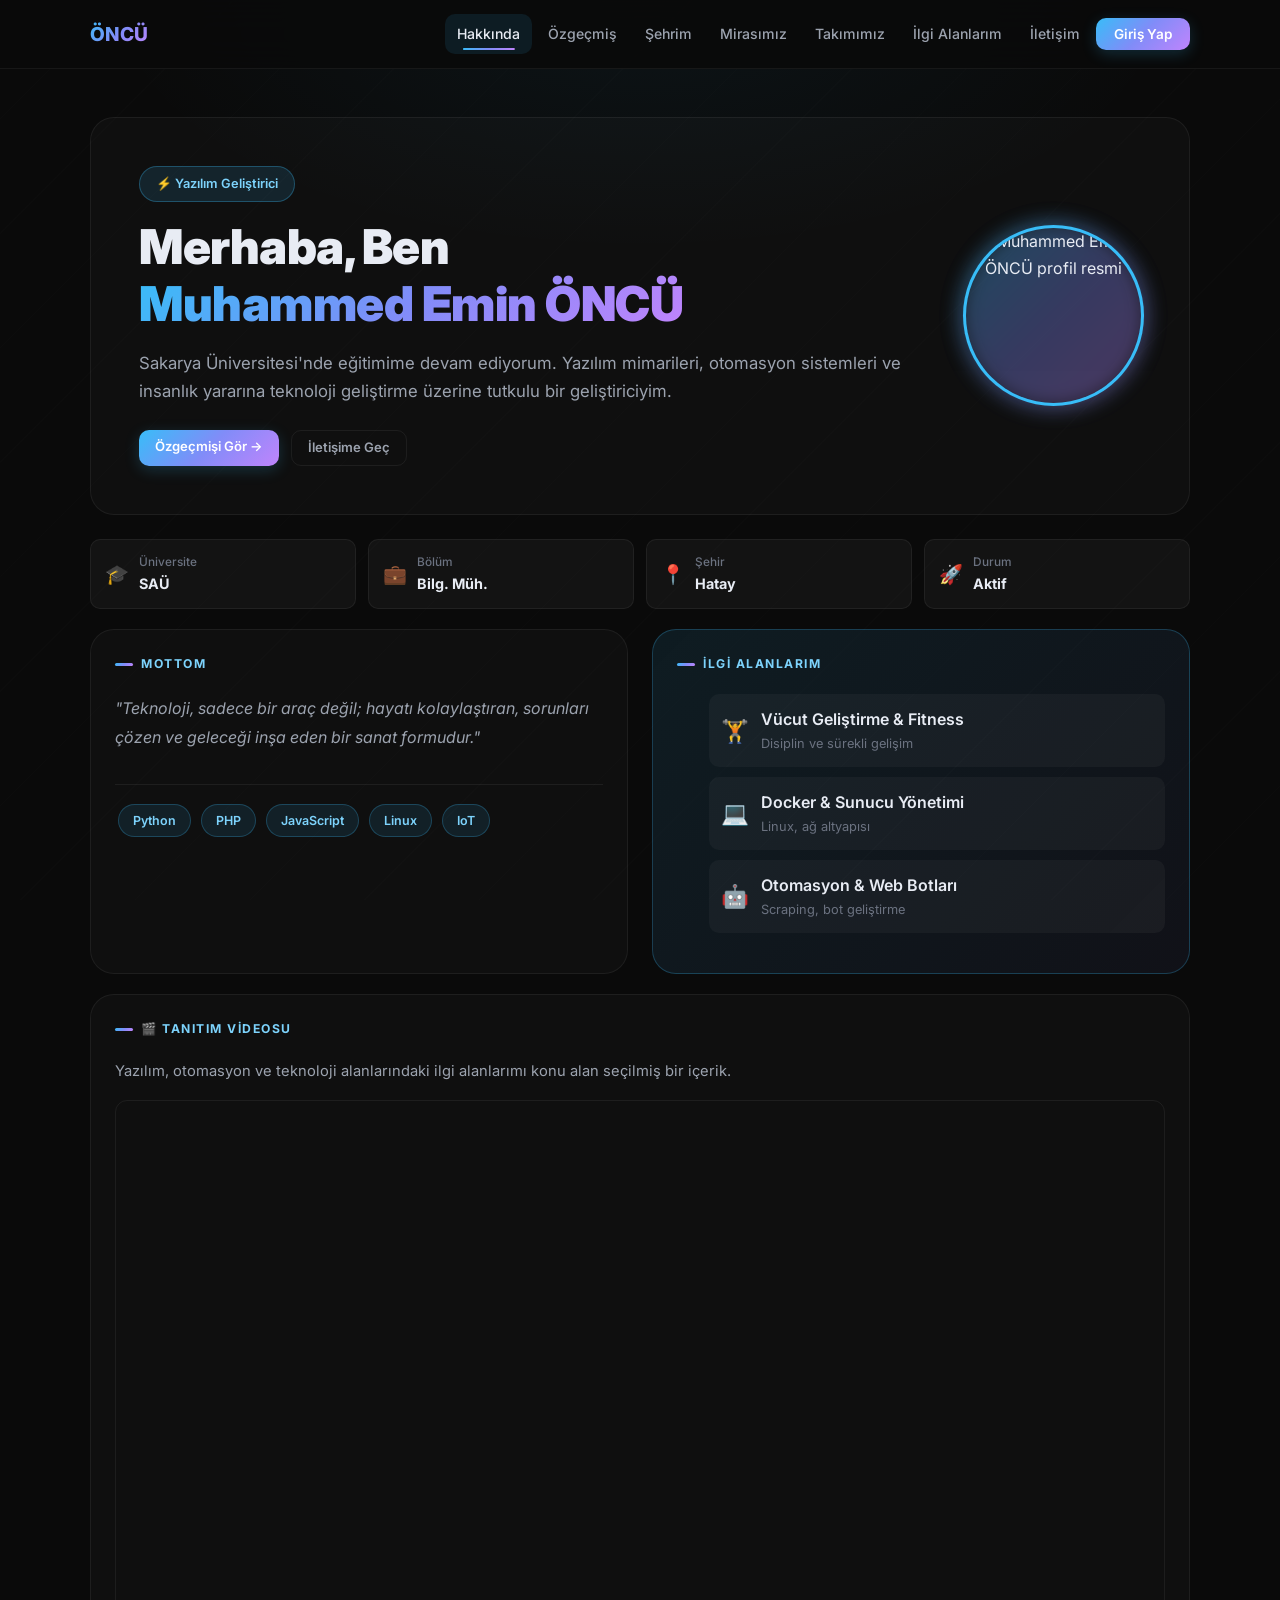
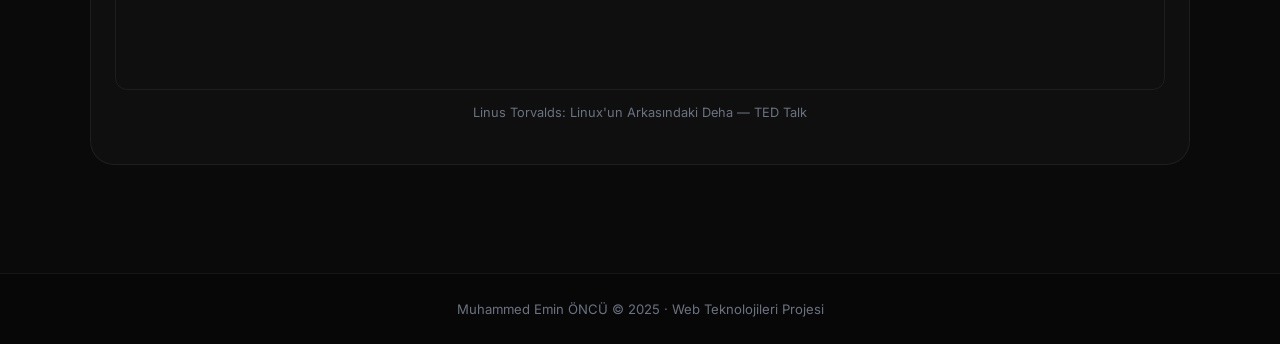
==== commit 485c7be6: "10. Gün: Final raporu eklendi ve proje teslim için %100 tamamlandı. 🚀" ====
--- a/index.html
+++ b/index.html
@@ -24,6 +24,8 @@
                     <li><a class="nav-link active" href="index.html">Hakkında</a></li>
                     <li><a class="nav-link" href="cv.html">Özgeçmiş</a></li>
                     <li><a class="nav-link" href="sehrim.html">Şehrim</a></li>
+                    <li><a class="nav-link" href="miras.html">Mirasımız</a></li>
+                    <li><a class="nav-link" href="takim.html">Takımımız</a></li>
                     <li><a class="nav-link" href="ilgi-alanlarim.html">İlgi Alanlarım</a></li>
                     <li><a class="nav-link" href="iletisim.html">İletişim</a></li>
                     <li><a class="btn-nav-login" href="login.html">Giriş Yap</a></li>
@@ -56,7 +58,7 @@
                 </div>
                 <div style="text-align: center; flex-shrink: 0;">
                     <div class="avatar-wrapper">
-                        <img src="https://ui-avatars.com/api/?name=M+E&background=6366f1&color=fff&size=200&bold=true"
+                        <img src="https://ui-avatars.com/api/?name=M+E&background=38bdf8&color=fff&size=200&bold=true"
                             alt="Muhammed Emin ÖNCÜ profil resmi">
                     </div>
                 </div>
@@ -84,71 +86,74 @@
         </div>
 
         <!-- Motto & İlgi Alanları -->
-    <div class="row g-4">
-        <div class="col-lg-6">
-            <article class="modern-card p-4 h-100">
-                <div class="section-title">Mottom</div>
-                <p class="fst-italic" style="font-size: 1rem; line-height: 1.8;">
-                    "Teknoloji, sadece bir araç değil; hayatı kolaylaştıran, sorunları çözen
-                    ve geleceği inşa eden bir sanat formudur."
-                </p>
-                <div style="margin-top: 16px; padding-top: 16px; border-top: 1px solid var(--border);">
-                    <span class="skill-tag">Python</span>
-                    <span class="skill-tag">PHP</span>
-                    <span class="skill-tag">JavaScript</span>
-                    <span class="skill-tag">Linux</span>
-                    <span class="skill-tag">IoT</span>
-                </div>
-            </article>
+        <div class="row g-4">
+            <div class="col-lg-6">
+                <article class="modern-card p-4 h-100">
+                    <div class="section-title">Mottom</div>
+                    <p class="fst-italic" style="font-size: 1rem; line-height: 1.8;">
+                        "Teknoloji, sadece bir araç değil; hayatı kolaylaştıran, sorunları çözen
+                        ve geleceği inşa eden bir sanat formudur."
+                    </p>
+                    <div style="margin-top: 16px; padding-top: 16px; border-top: 1px solid var(--border);">
+                        <span class="skill-tag">Python</span>
+                        <span class="skill-tag">PHP</span>
+                        <span class="skill-tag">JavaScript</span>
+                        <span class="skill-tag">Linux</span>
+                        <span class="skill-tag">IoT</span>
+                    </div>
+                </article>
+            </div>
+
+            <div class="col-lg-6">
+                <article class="modern-card p-4 h-100"
+                    style="background: linear-gradient(135deg,rgba(56,189,248,0.1),rgba(129,140,248,0.06)); border-color: rgba(56,189,248,0.25);">
+                    <div class="section-title">İlgi Alanlarım</div>
+                    <ul style="display: flex; flex-direction: column; gap: 10px;">
+                        <li
+                            style="display: flex; align-items: center; gap: 12px; padding: 12px; background: rgba(255,255,255,0.04); border-radius: 10px;">
+                            <span style="font-size: 1.4rem;">🏋️</span>
+                            <div>
+                                <div style="font-weight: 600;">Vücut Geliştirme &amp; Fitness</div>
+                                <div style="font-size: 0.8rem; color: var(--text-3);">Disiplin ve sürekli gelişim</div>
+                            </div>
+                        </li>
+                        <li
+                            style="display: flex; align-items: center; gap: 12px; padding: 12px; background: rgba(255,255,255,0.04); border-radius: 10px;">
+                            <span style="font-size: 1.4rem;">💻</span>
+                            <div>
+                                <div style="font-weight: 600;">Docker &amp; Sunucu Yönetimi</div>
+                                <div style="font-size: 0.8rem; color: var(--text-3);">Linux, ağ altyapısı</div>
+                            </div>
+                        </li>
+                        <li
+                            style="display: flex; align-items: center; gap: 12px; padding: 12px; background: rgba(255,255,255,0.04); border-radius: 10px;">
+                            <span style="font-size: 1.4rem;">🤖</span>
+                            <div>
+                                <div style="font-weight: 600;">Otomasyon &amp; Web Botları</div>
+                                <div style="font-size: 0.8rem; color: var(--text-3);">Scraping, bot geliştirme</div>
+                            </div>
+                        </li>
+                    </ul>
+                </article>
+            </div>
         </div>
-
-        <div class="col-lg-6">
-            <article class="modern-card p-4 h-100" style="background: linear-gradient(135deg,rgba(99,102,241,0.12),rgba(139,92,246,0.08)); border-color: rgba(99,102,241,0.25);">
-                <div class="section-title">İlgi Alanlarım</div>
-                <ul style="display: flex; flex-direction: column; gap: 10px;">
-                    <li
-                        style="display: flex; align-items: center; gap: 12px; padding: 12px; background: rgba(255,255,255,0.04); border-radius: 10px;">
-                        <span style="font-size: 1.4rem;">🏋️</span>
-                        <div>
-                            <div style="font-weight: 600;">Vücut Geliştirme &amp; Fitness</div>
-                            <div style="font-size: 0.8rem; color: var(--text-3);">Disiplin ve sürekli gelişim</div>
-                        </div>
-                    </li>
-                    <li
-                        style="display: flex; align-items: center; gap: 12px; padding: 12px; background: rgba(255,255,255,0.04); border-radius: 10px;">
-                        <span style="font-size: 1.4rem;">💻</span>
-                        <div>
-                            <div style="font-weight: 600;">IoT &amp; Sunucu Yönetimi</div>
-                            <div style="font-size: 0.8rem; color: var(--text-3);">Linux, ESP32, ağ altyapısı</div>
-                        </div>
-                    </li>
-                    <li
-                        style="display: flex; align-items: center; gap: 12px; padding: 12px; background: rgba(255,255,255,0.04); border-radius: 10px;">
-                        <span style="font-size: 1.4rem;">🤖</span>
-                        <div>
-                            <div style="font-weight: 600;">Otomasyon &amp; Web Botları</div>
-                            <div style="font-size: 0.8rem; color: var(--text-3);">Scraping, bot geliştirme</div>
-                        </div>
-                    </li>
-                </ul>
-                </article>
-        </div>
-    </div>
 
         <!-- Tanıtım Videosu — Şartname: medya öğeleri (resim, video) -->
         <section class="modern-card p-4" style="margin-top: 20px;">
             <div class="section-title">🎬 Tanıtım Videosu</div>
-            <p style="margin-bottom: 16px; font-size: 0.92rem;">Yazılım, otomasyon ve teknoloji alanlarındaki ilgi alanlarımı konu alan seçilmiş bir içerik.</p>
-            <div style="position: relative; width: 100%; aspect-ratio: 16/9; border-radius: 12px; overflow: hidden; border: 1px solid var(--border);">
-                <iframe
-                    src="https://www.youtube.com/embed/ua-CiDNNj30"
+            <p style="margin-bottom: 16px; font-size: 0.92rem;">Yazılım, otomasyon ve teknoloji alanlarındaki ilgi
+                alanlarımı konu alan seçilmiş bir içerik.</p>
+            <div
+                style="position: relative; width: 100%; aspect-ratio: 16/9; border-radius: 12px; overflow: hidden; border: 1px solid var(--border);">
+                <iframe src="https://www.youtube.com/embed/ua-CiDNNj30"
                     title="Linus Torvalds: The Mind Behind Linux | TED"
                     style="position: absolute; inset: 0; width: 100%; height: 100%; border: none;"
                     allow="accelerometer; autoplay; clipboard-write; encrypted-media; gyroscope; picture-in-picture"
                     allowfullscreen>
                 </iframe>
             </div>
-            <p style="margin-top: 12px; font-size: 0.8rem; color: var(--text-3); text-align: center;">Linus Torvalds: Linux'un Arkasındaki Deha — TED Talk</p>
+            <p style="margin-top: 12px; font-size: 0.8rem; color: var(--text-3); text-align: center;">Linus Torvalds:
+                Linux'un Arkasındaki Deha — TED Talk</p>
         </section>
 
     </main>
--- a/style.css
+++ b/style.css
@@ -8,22 +8,22 @@
 
 /* --- Değişkenler --- */
 :root {
-    --bg:          #0a0b14;
-    --bg-card:     rgba(255,255,255,0.04);
-    --accent:      #6366f1;
-    --accent-2:    #8b5cf6;
-    --accent-glow: rgba(99,102,241,0.35);
-    --text:        #f0f0ff;
-    --text-2:      #94a3b8;
-    --text-3:      #64748b;
-    --border:      rgba(255,255,255,0.08);
-    --border-a:    rgba(99,102,241,0.4);
-    --grad:        linear-gradient(135deg,#6366f1,#8b5cf6,#06b6d4);
+    --bg:          #0a0a0a;
+    --bg-card:     rgba(255,255,255,0.025);
+    --accent:      #38bdf8;
+    --accent-2:    #818cf8;
+    --accent-glow: rgba(56,189,248,0.2);
+    --text:        #e8ecf4;
+    --text-2:      #9ca3af;
+    --text-3:      #6b7280;
+    --border:      rgba(255,255,255,0.06);
+    --border-a:    rgba(56,189,248,0.3);
+    --grad:        linear-gradient(135deg,#38bdf8,#818cf8,#c084fc);
     --r-sm:  10px;
     --r-md:  16px;
     --r-lg:  24px;
     --ease:  all 0.3s cubic-bezier(0.4,0,0.2,1);
-    --shadow: 0 8px 40px rgba(0,0,0,0.4);
+    --shadow: 0 8px 40px rgba(0,0,0,0.6);
 }
 
 /* --- Reset --- */
@@ -42,8 +42,14 @@
     line-height: 1.7;
     min-height: 100vh;
     background-image:
-        radial-gradient(ellipse 80% 50% at 20% -20%, rgba(99,102,241,0.12), transparent),
-        radial-gradient(ellipse 60% 40% at 80% 110%, rgba(139,92,246,0.08), transparent);
+        repeating-linear-gradient(
+            -45deg,
+            transparent,
+            transparent 80px,
+            rgba(255,255,255,0.008) 80px,
+            rgba(255,255,255,0.008) 81px
+        ),
+        radial-gradient(ellipse 60% 40% at 50% 0%, rgba(56,189,248,0.06), transparent 70%);
     background-attachment: fixed;
 }
 h1,h2,h3,h4,h5,h6 { font-weight: 700; letter-spacing: -0.5px; line-height: 1.2; }
@@ -65,13 +71,13 @@
    ============================== */
 .custom-navbar {
     position: sticky; top: 0; z-index: 1000;
-    background: rgba(10,11,20,0.85);
-    backdrop-filter: blur(20px);
+    background: rgba(10,10,10,0.92);
+    backdrop-filter: blur(24px);
     border-bottom: 1px solid var(--border);
     padding: 14px 0;
     transition: var(--ease);
 }
-.custom-navbar.scrolled { background: rgba(10,11,20,0.97); box-shadow: 0 4px 30px rgba(0,0,0,0.5); }
+.custom-navbar.scrolled { background: rgba(10,10,10,0.98); box-shadow: 0 4px 30px rgba(0,0,0,0.7); }
 
 .navbar-inner {
     display: flex; align-items: center;
@@ -97,7 +103,7 @@
 .navbar-toggler.open span:nth-child(3) { transform: translateY(-7px) rotate(-45deg); }
 
 /* Nav Links */
-.navbar-nav { display: flex; align-items: center; gap: 4px; }
+.navbar-nav { display: flex; flex-direction: row; align-items: center; gap: 4px; }
 .nav-link {
     font-size: 0.88rem; font-weight: 500; color: var(--text-2);
     padding: 8px 12px; border-radius: var(--r-sm);
@@ -108,7 +114,7 @@
     transform: translateX(-50%); width: 0; height: 2px;
     background: var(--grad); border-radius: 2px; transition: width 0.3s;
 }
-.nav-link:hover, .nav-link.active { color: var(--text); background: rgba(99,102,241,0.1); }
+.nav-link:hover, .nav-link.active { color: var(--text); background: rgba(56,189,248,0.1); }
 .nav-link:hover::after, .nav-link.active::after { width: 60%; }
 
 .btn-nav-login {
@@ -124,16 +130,17 @@
 .modern-card {
     background: var(--bg-card); border: 1px solid var(--border);
     border-radius: var(--r-lg); transition: var(--ease);
-    backdrop-filter: blur(10px); position: relative; overflow: hidden;
+    backdrop-filter: blur(6px); position: relative; overflow: hidden;
     display: flex; flex-direction: column;
 }
 .modern-card::before {
     content: ''; position: absolute; inset: 0; border-radius: inherit;
-    background: linear-gradient(135deg,rgba(99,102,241,0.15),rgba(139,92,246,0.05));
+    background: linear-gradient(135deg,rgba(56,189,248,0.08),rgba(129,140,248,0.03));
     opacity: 0; transition: var(--ease); pointer-events: none;
 }
-.modern-card:hover { transform: translateY(-6px); border-color: var(--border-a); box-shadow: var(--shadow), 0 0 30px var(--accent-glow); }
+.modern-card:hover { transform: translateY(-4px); border-color: var(--border-a); box-shadow: var(--shadow), 0 0 20px rgba(56,189,248,0.08); }
 .modern-card:hover::before { opacity: 1; }
+.modern-card:focus-within { transform: none; }
 
 /* ==============================
    BUTTONS
@@ -164,19 +171,19 @@
    ============================== */
 .badge-accent {
     display: inline-block; padding: 6px 16px; border-radius: 999px;
-    font-size: 0.8rem; font-weight: 600; background: rgba(99,102,241,0.15);
-    color: #a5b4fc; border: 1px solid rgba(99,102,241,0.3);
+    font-size: 0.8rem; font-weight: 600; background: rgba(56,189,248,0.12);
+    color: #7dd3fc; border: 1px solid rgba(56,189,248,0.3);
 }
 .skill-tag {
     display: inline-block; padding: 5px 14px; border-radius: 999px;
-    font-size: 0.78rem; font-weight: 600; background: rgba(99,102,241,0.12);
-    color: #a5b4fc; border: 1px solid rgba(99,102,241,0.25);
+    font-size: 0.78rem; font-weight: 600; background: rgba(56,189,248,0.1);
+    color: #7dd3fc; border: 1px solid rgba(56,189,248,0.25);
     margin: 3px; transition: var(--ease);
 }
-.skill-tag:hover { background: rgba(99,102,241,0.25); transform: translateY(-2px); }
+.skill-tag:hover { background: rgba(56,189,248,0.22); transform: translateY(-2px); }
 
 .section-title {
-    font-size: 0.76rem; font-weight: 700; color: #a5b4fc;
+    font-size: 0.76rem; font-weight: 700; color: #7dd3fc;
     letter-spacing: 1.5px; text-transform: uppercase;
     margin-bottom: 1.2rem; display: flex; align-items: center; gap: 8px;
 }
@@ -196,14 +203,14 @@
 .avatar-wrapper { position: relative; display: inline-block; }
 .avatar-wrapper img {
     width: 175px; height: 175px; object-fit: cover; border-radius: 50%;
-    box-shadow: 0 0 0 3px var(--accent), 0 0 40px var(--accent-glow);
+    box-shadow: 0 0 0 3px var(--accent), 0 0 30px rgba(56,189,248,0.15);
     transition: var(--ease);
 }
-.avatar-wrapper:hover img { transform: scale(1.05); box-shadow: 0 0 0 4px var(--accent-2), 0 0 60px var(--accent-glow); }
+.avatar-wrapper:hover img { transform: scale(1.05); box-shadow: 0 0 0 4px var(--accent-2), 0 0 40px rgba(56,189,248,0.2); }
 .avatar-wrapper::after {
     content: ''; position: absolute; inset: -6px; border-radius: 50%;
-    background: var(--grad); z-index: -1; opacity: 0.5;
-    animation: spin 6s linear infinite; filter: blur(8px);
+    background: var(--grad); z-index: -1; opacity: 0.35;
+    animation: spin 6s linear infinite; filter: blur(10px);
 }
 
 /* ==============================
@@ -215,7 +222,7 @@
     background: rgba(255,255,255,0.04); border: 1px solid var(--border);
     border-radius: var(--r-sm); transition: var(--ease);
 }
-.stat-chip:hover { border-color: var(--border-a); background: rgba(99,102,241,0.08); }
+.stat-chip:hover { border-color: var(--border-a); background: rgba(56,189,248,0.08); }
 .stat-chip .icon { font-size: 1.2rem; }
 .stat-chip .label { font-size: 0.74rem; color: var(--text-3); font-weight: 500; display: block; }
 .stat-chip .value { font-size: 0.9rem; font-weight: 700; display: block; }
@@ -290,7 +297,7 @@
     transition: var(--ease); outline: none;
 }
 .form-control::placeholder { color: var(--text-3); }
-.form-control:focus { background: rgba(99,102,241,0.08); border-color: var(--accent); box-shadow: 0 0 0 3px var(--accent-glow); }
+.form-control:focus { background: rgba(56,189,248,0.06); border-color: var(--accent); box-shadow: 0 0 0 3px var(--accent-glow); color: var(--text); }
 select.form-control { appearance: none; -webkit-appearance: none; }
 select.form-control option { background: #1a1b2e; color: var(--text); }
 
@@ -328,7 +335,7 @@
 /* ==============================
    FOOTER
    ============================== */
-.site-footer { border-top: 1px solid var(--border); padding: 24px 0; text-align: center; color: var(--text-3); font-size: 0.82rem; margin-top: 60px; }
+.site-footer { border-top: 1px solid var(--border); padding: 24px 0; text-align: center; color: var(--text-3); font-size: 0.82rem; margin-top: 60px; background: rgba(0,0,0,0.3); }
 
 /* ==============================
    LOGIN
@@ -360,9 +367,10 @@
 .mb-5 { margin-bottom: 40px; }
 
 /* Scrollbar */
-::-webkit-scrollbar { width: 6px; }
-::-webkit-scrollbar-track { background: var(--bg); }
-::-webkit-scrollbar-thumb { background: var(--accent); border-radius: 3px; }
+::-webkit-scrollbar { width: 5px; }
+::-webkit-scrollbar-track { background: #0a0a0a; }
+::-webkit-scrollbar-thumb { background: rgba(56,189,248,0.3); border-radius: 3px; }
+::-webkit-scrollbar-thumb:hover { background: rgba(56,189,248,0.5); }
 
 /* ==============================
    RESPONSIVE — TABLET (≤ 992px)
@@ -392,4 +400,22 @@
     .carousel-slide img { height: 260px; }
     .stat-grid       { grid-template-columns: 1fr 1fr; }
     .avatar-wrapper img { width: 140px; height: 140px; }
-}+}
+
+/* ==============================
+   İLGİ ALANLARI — Dizi Kartları
+   ============================== */
+.show-grid { display: grid; grid-template-columns: repeat(4, 1fr); gap: 20px; }
+.show-card {
+    background: var(--bg-card); border: 1px solid var(--border);
+    border-radius: var(--r-md); overflow: hidden;
+    display: flex; flex-direction: column; transition: var(--ease);
+}
+.show-card:hover { transform: translateY(-6px); border-color: var(--border-a); box-shadow: 0 12px 40px rgba(0,0,0,0.4), 0 0 20px var(--accent-glow); }
+.show-card img   { width: 100%; height: 280px; object-fit: cover; }
+.show-card-body  { padding: 16px; flex: 1; display: flex; flex-direction: column; }
+.show-title      { font-size: 0.92rem; font-weight: 700; margin-bottom: 8px; color: var(--text); }
+.genre-badge     { display: inline-block; padding: 3px 10px; border-radius: 999px; font-size: 0.72rem; font-weight: 600; background: rgba(56,189,248,0.1); color: #7dd3fc; border: 1px solid rgba(56,189,248,0.25); margin: 2px; }
+.show-link       { display: block; text-align: center; margin-top: auto; padding-top: 12px; }
+@media (max-width: 992px) { .show-grid { grid-template-columns: repeat(2, 1fr); } }
+@media (max-width: 576px) { .show-grid { grid-template-columns: 1fr; } }
